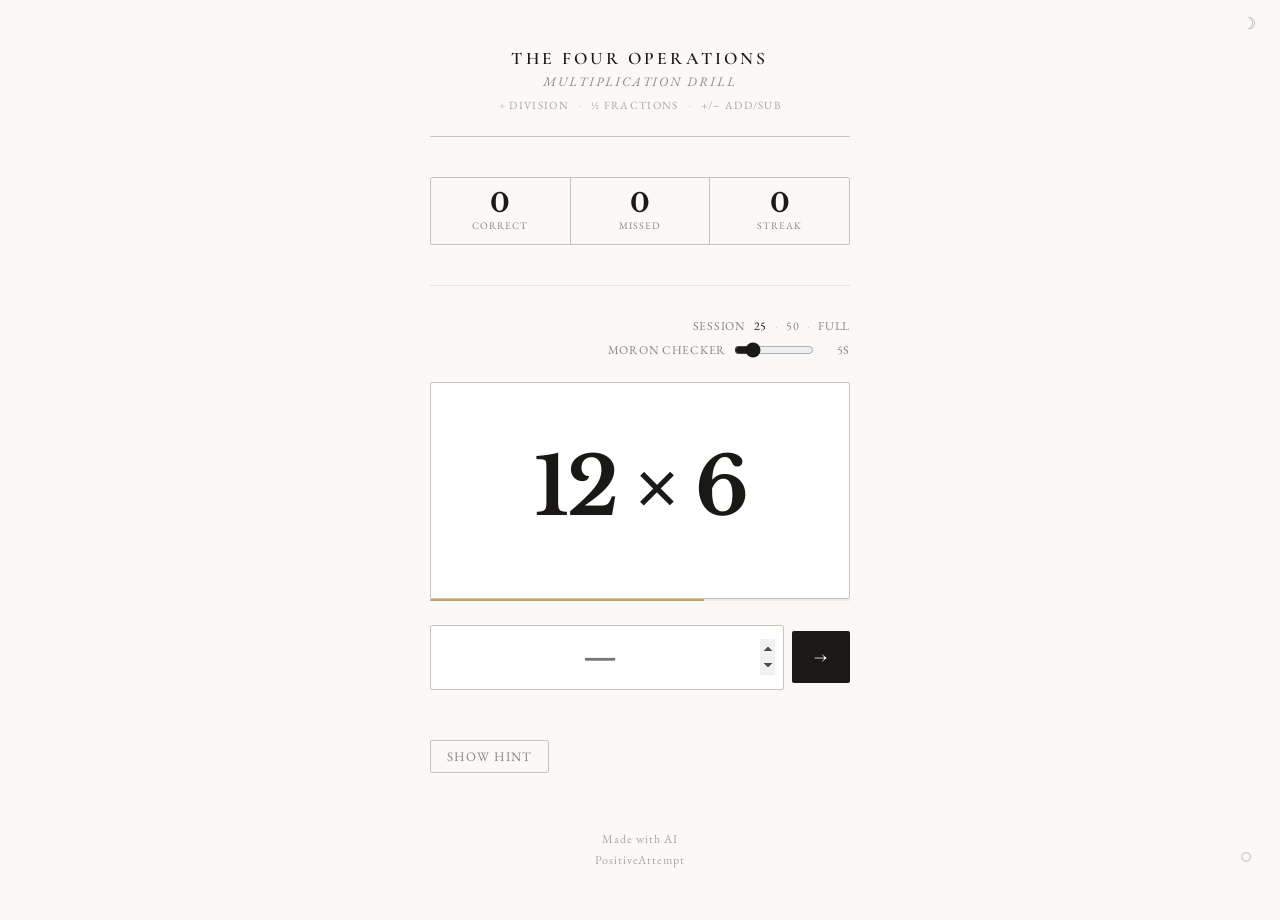
==== index.html @ c98494df "fixed progress bar responsiveness updateProgress now fires on submitanswer instead of nextQuestion" ====
<!DOCTYPE html>
<html>
<head>
    <meta charset="UTF-8">
    <meta name="viewport" content="width=device-width, initial-scale=1.0">
    <title>Times Tables</title>
    <meta name="description" content="A free times tables drill built by Claude AI. Wrong answers come back until you know them.">
    <meta name="keywords" content="times tables, multiplication drill, free, practice, maths, dyscalculia">
    <meta name="google-site-verification" content="EEAs5UQJs2JLun-Qp3p228GEZg_Mp43nFS8WcKZDeAw" />
    <script>
        if (/Mobi|Android|iPhone|iPad|iPod/i.test(navigator.userAgent)) {
            window.location.replace('mobile.html');
        }
    </script>
    <script>try { if (localStorage.getItem('dark') === '1') document.documentElement.classList.add('dark'); } catch (e) { }</script>
    <link rel="stylesheet" href="shared.css">
</head>
<body>

    <button id="dark-toggle" onclick="toggleDark()" title="Toggle dark mode">☽</button>

    <div class="header">
        <div class="title" style="font-size:1.1rem;letter-spacing:.18em;text-transform:uppercase;">The Four Operations</div>
        <div class="subtitle">Multiplication drill</div>
        <div style="margin-top:8px;display:flex;align-items:center;justify-content:center;gap:10px;">
            <a href="division.html" style="font-family:'EB Garamond',serif;font-size:11px;color:#aaa69e;text-decoration:none;letter-spacing:.12em;text-transform:uppercase;">÷ Division</a>
            <span style="color:#c8c4bc;font-size:11px;">·</span>
            <a href="fractions.html" style="font-family:'EB Garamond',serif;font-size:11px;color:#aaa69e;text-decoration:none;letter-spacing:.12em;text-transform:uppercase;">½ Fractions</a>
            <span style="color:#c8c4bc;font-size:11px;">·</span>
            <a href="addsubtract.html" style="font-family:'EB Garamond',serif;font-size:11px;color:#aaa69e;text-decoration:none;letter-spacing:.12em;text-transform:uppercase;">+/− add/sub</a>
        </div>
    </div>

    <div class="stats-row">
        <div class="stat"><div class="stat-num" id="s-correct">0</div><div class="stat-label">Correct</div></div>
        <div class="stat"><div class="stat-num" id="s-wrong">0</div><div class="stat-label">Missed</div></div>
        <div class="stat"><div class="stat-num" id="s-streak">0</div><div class="stat-label">Streak</div></div>
    </div>

    <div class="progress-bar-wrap">
        <div class="progress-bar-fill" id="prog-fill" style="width:0%"></div>
        <div class="progress-bar-wrong" id="prog-wrong" style="width:0%"></div>
    </div>

    <div class="settings-row" style="margin-bottom:.5rem">
        <label>Session</label>
        <span id="sess-25" class="sess-active" onclick="setSessionSize(25)" style="cursor:pointer;min-width:auto;text-align:left">25</span>
        <span style="color:#c8c4bc;min-width:auto">·</span>
        <span id="sess-50" onclick="setSessionSize(50)" style="cursor:pointer;min-width:auto;text-align:left">50</span>
        <span style="color:#c8c4bc;min-width:auto">·</span>
        <span id="sess-full"  onclick="setSessionSize(0)" style="cursor:pointer;min-width:auto;text-align:left;">Full</span>
    </div>

    <div class="settings-row">
        <label for="mc-timer-range">Moron checker</label>
        <input type="range" id="mc-timer-range" min="3" max="15" value="5" step="1" oninput="updateTimerLabel(this.value)">
        <span id="mc-timer-label">5s</span>
    </div>

    <div id="drill-screen">
        <div class="card">
            <div class="question" id="question">? × ?</div>
            <div class="hint" id="hint-text"></div>
        </div>

        <div class="timer-bar-wrap">
            <div class="timer-bar-fill" id="timer-fill"></div>
        </div>

        <div class="input-row">
            <input class="answer-input" id="answer-input" type="number" inputmode="numeric" placeholder="—" autocomplete="off" />
            <button class="submit-btn" onclick="submitAnswer()">→</button>
        </div>

        <div class="feedback" id="feedback"></div>
        <button class="hint-btn" onclick="showHint()">Show hint</button>

        <div class="missed-section" id="missed-section" style="display:none">
            <div class="missed-title">Still shaky</div>
            <div class="missed-pills" id="missed-pills"></div>
        </div>
    </div>

    <div class="done-screen" id="done-screen">
        <div class="done-panel">
            <div class="done-title" id="done-title">Complete.</div>
            <div class="done-sub" id="done-sub"></div>
            <div class="done-sub" id="done-time"></div>
            <div class="done-buttons">
                <button class="restart-btn" onclick="startFresh()">Full drill again</button>
                <button class="missed-only-btn" id="missed-only-btn" onclick="drillMissed()">Missed only</button>
            </div>
            <div id="done-history"></div>
        </div>
    </div>

    <div class="mc-overlay" id="mc-overlay" tabindex="-1" onclick="dismissMC()">
        <div class="mc-label" id="mc-label"></div>
        <div class="mc-grid-wrap" id="mc-grid-wrap"><table class="mc-grid" id="mc-grid"></table></div>
        <div class="mc-hint" id="mc-hint"></div>
        <div class="mc-dismiss">Any key or tap to dismiss</div>
    </div>

    <script src="shared.js"></script>
    <script src="idle.js"></script>
    <script>
        function buildTable() {
            let facts = [];
            for (let a = 2; a <= 12; a++)
                for (let b = a; b <= 12; b++)
                    facts.push([a, b]);
            return facts;
        }

        let allFacts = buildTable();
        let queue = [], missed = {}, correct = 0, wrong = 0, streak = 0, current = null, total = 0, doneCount = 0;
        let drillStart = null;
        let mcVisible = false;
        let sessionSize = 25;

        function updateTimerLabel(val) {
            document.getElementById('mc-timer-label').textContent = val + 's';
            mcDur = parseInt(val) * 1000;
        }

        function setSessionSize(n) {
            sessionSize = n;
            [['sess-full', 0], ['sess-25', 25], ['sess-50', 50]].forEach(([id, val]) => {
                const el = document.getElementById(id);
                el.classList.toggle('sess-active', n === val);
                el.style.fontWeight = n === val ? '600' : '';
            });
            startFresh();
        }

        function startFresh() {
            drillStart = Date.now();
            let pool = shuffle([...allFacts]);
            if (sessionSize > 0) pool = pool.slice(0, sessionSize);
            queue = [...pool];
            missed = {}; correct = 0; wrong = 0; streak = 0; doneCount = 0;
            total = queue.length;
            document.getElementById('done-screen').style.display = 'none';
            document.getElementById('drill-screen').style.display = 'block';
            updateStats(); nextQuestion();
        }

        function drillMissed() {
            const mf = Object.keys(missed).map(k => missed[k].fact);
            if (!mf.length) return;
            drillStart = Date.now();
            queue = shuffle([...mf, ...mf]);
            missed = {}; correct = 0; wrong = 0; streak = 0; doneCount = 0;
            total = queue.length;
            document.getElementById('done-screen').style.display = 'none';
            document.getElementById('drill-screen').style.display = 'block';
            updateStats(); nextQuestion();
        }

        function nextQuestion() {
            clearMC();
            if (!queue.length) { showDone(); return; }
            const flip = Math.random() > 0.5;
            const [a, b] = queue.pop();
            current = flip ? [b, a] : [a, b];
            document.getElementById('question').textContent = `${current[0]} × ${current[1]}`;
            document.getElementById('hint-text').textContent = '';
            document.getElementById('feedback').textContent = '';
            document.getElementById('feedback').className = 'feedback';
            const inp = document.getElementById('answer-input');
            inp.value = ''; inp.className = 'answer-input'; inp.focus();
            updateMissed();
            startMCTimer();
        }

        function clearMC() {
            _clearTimer();
            mcVisible = false;
            document.getElementById('mc-overlay').classList.remove('visible');
            document.getElementById('mc-hint').textContent = '';
        }

        function dismissMC() {
            if (!mcVisible) return;
            mcVisible = false;
            document.getElementById('mc-overlay').classList.remove('visible');
            document.getElementById('answer-input').focus();
        }

        function showMC() {
            if (!current) return;
            const [qa, qb] = current;
            const label = mcDur > 2500 ? `yeah — ${qa} × ${qb}` : `moron checker — ${qa} × ${qb}`;
            document.getElementById('mc-label').textContent = label;
            buildGrid(qa, qb);
            document.getElementById('mc-hint').textContent = getHint(qa, qb);
            mcVisible = true;
            document.getElementById('mc-overlay').classList.add('visible');
            document.getElementById('answer-input').focus();
            setTimeout(() => {
                const hl = document.querySelector('.mc-highlight');
                const wrap = document.getElementById('mc-grid-wrap');
                if (hl && wrap) {
                    wrap.scrollLeft = hl.offsetLeft - wrap.clientWidth / 2 + hl.offsetWidth / 2;
                    wrap.scrollTop = hl.offsetTop - wrap.clientHeight / 2 + hl.offsetHeight / 2;
                }
            }, 50);
        }

        function buildGrid(qa, qb) {
            const table = document.getElementById('mc-grid');
            table.innerHTML = '';
            const cols = [];
            for (let c = 2; c <= 12; c++) cols.push(c);

            const thead = document.createElement('tr');
            const corner = document.createElement('td');
            corner.className = 'mc-header';
            corner.textContent = '×';
            thead.appendChild(corner);
            for (const c of cols) {
                const th = document.createElement('td');
                th.textContent = c;
                th.className = c === qb ? 'mc-col-header' : 'mc-header';
                thead.appendChild(th);
            }
            table.appendChild(thead);

            for (let r = 2; r <= 12; r++) {
                const tr = document.createElement('tr');
                const rh = document.createElement('td');
                rh.textContent = r;
                rh.className = r === qa ? 'mc-row-header' : 'mc-header';
                tr.appendChild(rh);
                for (const c of cols) {
                    const td = document.createElement('td');
                    td.textContent = r * c;
                    if (r === qa && c === qb) {
                        td.className = 'mc-highlight';
                    } else if (r === qa || c === qb) {
                        const dark = document.documentElement.classList.contains('dark');
                        td.style.background = dark ? '#1e2228' : '#f5f0e8';
                        td.style.color = dark ? '#6a6660' : '#9a8060';
                    }
                    tr.appendChild(td);
                }
                table.appendChild(tr);
            }
        }

        function getHint(a, b) {
            const key = String(Math.min(a, b)), other = Math.max(a, b);
            return HINTS[key] ? HINTS[key](other) : `${a} × ${b} = ${a * b}`;
        }

        function showHint() {
            if (current) document.getElementById('hint-text').textContent = getHint(current[0], current[1]);
        }

        function submitAnswer() {
            if (!current) return;
            if (mcVisible) { dismissMC(); return; }
            clearMC();
            const inp = document.getElementById('answer-input');
            const val = parseInt(inp.value);
            if (isNaN(val)) return;
            const ans = current[0] * current[1];
            const key = current.join('×');

            if (val === ans) {
                inp.className = 'answer-input correct';
                document.getElementById('feedback').textContent = streak >= 4 ? `${streak + 1} in a row` : 'Correct';
                document.getElementById('feedback').className = 'feedback correct';
                correct++; streak++; doneCount++;
                if (missed[key]) { missed[key].count--; if (missed[key].count <= 0) delete missed[key]; }
                updateStats();
                updateProgress();
                setTimeout(nextQuestion, 600);
            } else {
                inp.className = 'answer-input wrong';
                document.getElementById('feedback').textContent = `The answer is ${ans}`;
                document.getElementById('feedback').className = 'feedback wrong';
                wrong++; streak = 0;
                if (!missed[key]) missed[key] = { fact: current, count: 0 };
                missed[key].count++;
                queue.unshift(current);
                updateStats();
                updateProgress();
                showMC();
                setTimeout(() => {
                    inp.value = ''; inp.className = 'answer-input';
                    document.getElementById('feedback').textContent = '';
                    document.getElementById('feedback').className = 'feedback';
                }, 500);
            }
        }

        function updateMissed() {
            const keys = Object.keys(missed);
            const sec = document.getElementById('missed-section');
            if (!keys.length) { sec.style.display = 'none'; return; }
            sec.style.display = 'block';
            document.getElementById('missed-pills').innerHTML = keys.map(k => {
                const [a, b] = missed[k].fact;
                return `<span class="missed-pill">${a} × ${b} = ${a * b}</span>`;
            }).join('');
        }

        function showDone() {
            clearMC();
            document.getElementById('drill-screen').style.display = 'none';
            document.getElementById('done-screen').style.display = 'flex';
            const elapsed = drillStart ? Date.now() - drillStart : 0;
            const timeStr = fmtDrillTime(elapsed);
            const sessionLabel = sessionSize === 0 ? 'Full' : String(sessionSize);
            const t = correct + wrong;
            const pct = t > 0 ? Math.round((correct / t) * 100) : 0;
            const spm = elapsed > 0 ? Math.round(t / (elapsed / 60000)) : 0;
            document.getElementById('done-title').textContent = pct >= 90 ? 'Excellent.' : pct >= 70 ? 'Good progress.' : 'Keep going.';
            document.getElementById('done-sub').textContent = `${correct} correct, ${wrong} missed — ${pct}% accuracy`;
            document.getElementById('done-time').textContent = timeStr + ' · ' + sessionLabel;
            document.getElementById('missed-only-btn').style.display = Object.keys(missed).length ? 'inline-block' : 'none';
            const hist = saveDrillResult('history_multiply', pct, timeStr, sessionLabel, spm);
            document.getElementById('done-history').innerHTML = renderDrillHistory(hist);
        }

        document.getElementById('answer-input').addEventListener('keydown', e => {
            if (e.key === 'Enter') submitAnswer();
        });

        document.addEventListener('keydown', (e) => {
            if (e.key === 'Enter') return;
            if (mcVisible) dismissMC();
        });

        startFresh();
    </script>

    <div style="margin-top:1.5rem;font-family:'EB Garamond','Times New Roman',serif;font-size:12px;color:#aaa69e;letter-spacing:.08em;text-align:center;line-height:1.8;">
        <div>Made with AI</div>
        <div><a href="https://github.com/PositiveAttempt" target="_blank" rel="noopener" style="color:#aaa69e;text-decoration:none;">PositiveAttempt</a></div>
    </div>

</body>
</html>
---- shared.css ----
/* ── SHARED — loaded by all 6 drill pages ────────────────────────────────── */

@import url('https://fonts.googleapis.com/css2?family=Cormorant+Garamond:ital,wght@0,400;0,500;0,600;1,400&family=EB+Garamond:wght@400;500&family=Libre+Baskerville:wght@400;700&display=swap');

/* ── RESET ── */
* {
    box-sizing: border-box;
    margin: 0;
    padding: 0;
}

/* ══════════════════════════════════════════════════════════════════════════════
   DESKTOP LAYOUT  (index.html · division.html · fractions.html)
   Uses class-based selectors — harmless on mobile pages (no matching elements)
   ══════════════════════════════════════════════════════════════════════════════ */

body {
    background: #faf9f7;
    font-family: 'EB Garamond', 'Times New Roman', serif;
    color: #1a1916;
    min-height: 100vh;
    display: flex;
    flex-direction: column;
    align-items: center;
    padding: 3rem 1.5rem;
}

.header {
    text-align: center;
    margin-bottom: 2.5rem;
    border-bottom: 0.5px solid #c8c4bc;
    padding-bottom: 1.5rem;
    width: 100%;
    max-width: 420px;
}

.title {
    font-family: 'Cormorant Garamond', 'Times New Roman', serif;
    font-weight: 600;
    font-size: 32px;
    letter-spacing: 0.12em;
    text-transform: uppercase;
    color: #1a1916;
    margin-bottom: 4px;
}

.subtitle {
    font-size: 13px;
    color: #8a8680;
    letter-spacing: .15em;
    text-transform: uppercase;
    font-style: italic;
}

.stats-row {
    display: flex;
    gap: 0;
    margin-bottom: 2.5rem;
    width: 100%;
    max-width: 420px;
    border: 0.5px solid #c8c4bc;
    border-radius: 2px;
    overflow: hidden;
}

.stat {
    flex: 1;
    padding: 12px 10px;
    text-align: center;
    border-right: 0.5px solid #c8c4bc;
}

    .stat:last-child {
        border-right: none;
    }

.stat-num {
    font-family: 'Libre Baskerville', 'Georgia', serif;
    font-size: 26px;
    font-weight: 700;
    color: #1a1916;
    line-height: 1;
}

.stat-label {
    font-size: 10px;
    color: #8a8680;
    text-transform: uppercase;
    letter-spacing: .1em;
    margin-top: 3px;
}

.card {
    width: 100%;
    max-width: 420px;
    border: 0.5px solid #c8c4bc;
    border-radius: 2px;
    padding: 4rem 2rem 1.8rem;
    text-align: center;
    margin-bottom: 1.5rem;
    background: #fff;
}

.question {
    font-family: 'Libre Baskerville', 'Georgia', serif;
    font-size: 64px;
    font-weight: 700;
    color: #1a1916;
    letter-spacing: -1px;
    margin-bottom: 10px;
    line-height: 1;
}

.hint {
    font-size: 14px;
    color: #8a8680;
    min-height: 20px;
    font-style: italic;
    letter-spacing: .01em;
}

.input-row {
    display: flex;
    gap: 8px;
    width: 100%;
    max-width: 420px;
    margin-bottom: 1rem;
    align-items: center;
}

.input-sep {
    font-family: 'Libre Baskerville', 'Georgia', serif;
    font-size: 28px;
    font-weight: 700;
    color: #c8c4bc;
    flex-shrink: 0;
    line-height: 1;
}

.answer-input {
    flex: 1;
    min-width: 0;
    background: #fff;
    border: 0.5px solid #c8c4bc;
    border-radius: 2px;
    padding: 14px 18px;
    font-family: 'Libre Baskerville', 'Georgia', serif;
    font-size: 28px;
    font-weight: 700;
    color: #1a1916;
    text-align: center;
    outline: none;
    transition: border-color .15s;
}

    .answer-input:focus {
        border-color: #1a1916;
    }

    .answer-input.correct {
        border-color: #3a7d5e;
        color: #3a7d5e;
    }

    .answer-input.wrong {
        border-color: #b84040;
        color: #b84040;
    }

.submit-btn {
    background: #1a1916;
    color: #faf9f7;
    border: none;
    border-radius: 2px;
    padding: 14px 22px;
    font-family: 'Cormorant Garamond', serif;
    font-size: 20px;
    cursor: pointer;
    transition: opacity .15s, transform .1s;
    letter-spacing: .05em;
}

    .submit-btn:hover {
        opacity: .8;
    }

    .submit-btn:active {
        transform: scale(0.97);
    }

.feedback {
    font-size: 15px;
    min-height: 22px;
    margin-bottom: 1rem;
    font-style: italic;
    text-align: center;
    letter-spacing: .01em;
}

    .feedback.correct {
        color: #3a7d5e;
    }

    .feedback.wrong {
        color: #b84040;
    }

.hint-btn {
    background: transparent;
    border: 0.5px solid #c8c4bc;
    border-radius: 2px;
    padding: 7px 16px;
    font-family: 'EB Garamond', serif;
    font-size: 13px;
    color: #8a8680;
    cursor: pointer;
    transition: all .15s;
    margin-bottom: 2rem;
    letter-spacing: .08em;
    text-transform: uppercase;
}

    .hint-btn:hover {
        border-color: #1a1916;
        color: #1a1916;
    }

.progress-bar-wrap {
    width: 100%;
    max-width: 420px;
    height: 1px;
    background: #e8e4dc;
    margin-bottom: 2rem;
    overflow: hidden;
    display: flex;
}

.progress-bar-fill {
    height: 100%;
    background: #c8c4bc;
    transition: width .3s ease;
    flex-shrink: 0;
}

.progress-bar-wrong {
    height: 100%;
    background: #9b2020;
    transition: width .3s ease;
    flex-shrink: 0;
}

.missed-section {
    width: 100%;
    max-width: 420px;
    margin-top: .5rem;
}

.missed-title {
    font-size: 11px;
    text-transform: uppercase;
    letter-spacing: .12em;
    color: #8a8680;
    margin-bottom: 8px;
}

.missed-pills {
    display: flex;
    flex-wrap: wrap;
    gap: 6px;
}

.missed-pill {
    font-family: 'EB Garamond', serif;
    font-size: 13px;
    padding: 4px 12px;
    border-radius: 1px;
    background: #fff;
    border: 0.5px solid #c8a0a0;
    color: #b84040;
    letter-spacing: .03em;
}

.done-screen {
    display: none;
    position: fixed;
    inset: 0;
    background: rgba(26,25,22,0.18);
    backdrop-filter: blur(2px);
    z-index: 50;
    align-items: center;
    justify-content: center;
}

.done-panel {
    background: #faf9f7;
    border: 0.5px solid #c8c4bc;
    border-radius: 2px;
    padding: 2.5rem;
    width: 100%;
    max-width: 420px;
    text-align: center;
}

.done-title {
    font-family: 'Cormorant Garamond', serif;
    font-size: 42px;
    font-weight: 500;
    margin-bottom: 8px;
    letter-spacing: .05em;
}

.done-sub {
    font-size: 15px;
    color: #8a8680;
    margin-bottom: 2.5rem;
    font-style: italic;
}

.done-buttons {
    display: flex;
    gap: 10px;
    justify-content: center;
    flex-wrap: wrap;
}

.restart-btn {
    background: #1a1916;
    color: #faf9f7;
    border: none;
    border-radius: 2px;
    padding: 13px 28px;
    font-family: 'EB Garamond', serif;
    font-size: 15px;
    letter-spacing: .08em;
    text-transform: uppercase;
    cursor: pointer;
    transition: opacity .15s;
}

    .restart-btn:hover {
        opacity: .8;
    }

.missed-only-btn {
    background: transparent;
    border: 0.5px solid #c8c4bc;
    border-radius: 2px;
    padding: 13px 28px;
    font-family: 'EB Garamond', serif;
    font-size: 15px;
    letter-spacing: .08em;
    text-transform: uppercase;
    cursor: pointer;
    color: #1a1916;
    transition: border-color .15s;
}

    .missed-only-btn:hover {
        border-color: #1a1916;
    }

.done-history {
    margin-top: 2rem;
    text-align: left;
}

.done-history-label {
    font-family: 'EB Garamond', serif;
    font-size: 10px;
    text-transform: uppercase;
    letter-spacing: .14em;
    color: #c8c4bc;
    margin-bottom: 6px;
}

.done-history-row {
    font-size: 13px;
    color: #aaa69e;
    margin: 2px 0;
    font-style: normal;
}

/* ── DESKTOP: MORON CHECKER overlay ── */
.mc-overlay {
    display: none;
    position: fixed;
    inset: 0;
    background: rgba(250,249,247,0.45);
    backdrop-filter: blur(2px);
    z-index: 100;
    align-items: center;
    justify-content: center;
    flex-direction: column;
    animation: mc-fade-in .25s ease;
}

    .mc-overlay.visible {
        display: flex;
    }

@keyframes mc-fade-in {
    from { opacity: 0; transform: scale(0.97); }
    to   { opacity: 1; transform: scale(1); }
}

.mc-label {
    font-size: 11px;
    text-transform: uppercase;
    letter-spacing: .18em;
    color: #8a8680;
    margin-bottom: 14px;
}

.mc-grid {
    border-collapse: collapse;
    font-family: 'Libre Baskerville', 'Georgia', serif;
}

    .mc-grid td {
        width: 34px;
        height: 34px;
        text-align: center;
        font-size: 14px;
        border: 0.5px solid rgba(200,196,188,0.5);
        color: rgba(106,102,96,0.35);
        transition: background .15s;
    }

        .mc-grid td.mc-header {
            font-size: 12px;
            color: rgba(170,166,158,0.4);
            background: rgba(245,244,241,0.5);
            font-style: italic;
        }

        .mc-grid td.mc-highlight {
            background: #1a1916;
            color: #faf9f7;
            font-size: 17px;
            font-weight: 700;
            font-style: normal;
        }

        .mc-grid td.mc-row-header, .mc-grid td.mc-col-header {
            background: #eeecea;
            color: #1a1916;
            font-weight: 500;
        }

.mc-hint {
    margin-top: 14px;
    font-size: 13px;
    font-style: italic;
    color: #c8a060;
    letter-spacing: .04em;
    text-align: center;
}

.mc-dismiss {
    margin-top: 10px;
    font-size: 12px;
    color: #aaa69e;
    letter-spacing: .1em;
    text-transform: uppercase;
    font-style: italic;
}

/* ── DESKTOP: TIMER BAR ── */
.timer-bar-wrap {
    width: 100%;
    max-width: 420px;
    height: 2px;
    background: #eeecea;
    margin-top: -1.5rem;
    margin-bottom: 1.5rem;
    border-radius: 1px;
    overflow: hidden;
}

.timer-bar-fill {
    height: 100%;
    background: #c8a060;
    width: 100%;
    transform-origin: left;
    transition: none;
}

/* ── DESKTOP: SETTINGS ROW ── */
.settings-row {
    width: 100%;
    max-width: 420px;
    display: flex;
    align-items: center;
    justify-content: flex-end;
    gap: 8px;
    margin-bottom: 1.5rem;
    font-size: 12px;
    color: #8a8680;
    letter-spacing: .06em;
    text-transform: uppercase;
}

    .settings-row input[type=range] {
        width: 80px;
        accent-color: #1a1916;
    }

    .settings-row span {
        min-width: 28px;
        text-align: right;
    }


#drill-screen {
    width: 100%;
    max-width: 420px;
}

/* ── DESKTOP: MOBILE BREAKPOINT ── */
@media (max-width: 480px) {
    body {
        padding: 0;
        justify-content: flex-start;
    }

    .header {
        margin-bottom: 0;
        padding: 0.6rem 1rem;
        border-bottom: 0.5px solid #c8c4bc;
        max-width: 100%;
        width: 100%;
    }

    .title {
        font-size: 18px;
        letter-spacing: 0.1em;
    }

    .subtitle {
        display: none;
    }

    .stats-row {
        max-width: 100%;
        border-radius: 0;
        border-left: none;
        border-right: none;
        margin-bottom: 0;
        border-top: none;
    }

    .stat {
        padding: 6px 4px;
    }

    .stat-num {
        font-size: 18px;
    }

    .stat-label {
        font-size: 9px;
        margin-top: 2px;
    }

    .progress-bar-wrap {
        max-width: 100%;
        margin-bottom: 0;
        border-radius: 0;
    }

    .settings-row {
        max-width: 100%;
        padding: 0.4rem 1rem;
        margin-bottom: 0;
        border-bottom: 0.5px solid #eeecea;
    }

    #drill-screen {
        width: 100%;
        display: flex;
        flex-direction: column;
        align-items: center;
        padding: 0 1rem;
    }

    .card {
        width: 100%;
        max-width: 100%;
        border-left: none;
        border-right: none;
        border-radius: 0;
        padding: 1.4rem 1rem 1rem;
        margin-bottom: 0;
    }

    .question {
        font-size: 72px;
        margin-bottom: 4px;
    }

    .hint {
        font-size: 13px;
    }

    .timer-bar-wrap {
        max-width: 100%;
        margin-top: 0;
        margin-bottom: 0.6rem;
        border-radius: 0;
    }

    .input-row {
        max-width: 100%;
        margin-bottom: 0.5rem;
        gap: 6px;
    }

    .answer-input {
        font-size: 28px;
        padding: 14px 10px;
    }

    .submit-btn {
        padding: 14px 20px;
        font-size: 22px;
        flex-shrink: 0;
    }

    .feedback {
        margin-bottom: 0.4rem;
        font-size: 14px;
    }

    .hint-btn {
        padding: 5px 14px;
        font-size: 12px;
        margin-bottom: 0.8rem;
    }

    .missed-pill {
        font-size: 12px;
        padding: 3px 8px;
    }

    .mc-overlay {
        align-items: center;
        justify-content: center;
        background: rgba(250,249,247,0.88);
        backdrop-filter: blur(3px);
        padding: 12px;
    }

    .mc-grid-wrap {
        overflow: auto;
        max-width: 100%;
        max-height: 42vh;
        display: flex;
        justify-content: center;
    }

    .mc-grid td {
        width: 24px;
        height: 24px;
        font-size: 11px;
    }

        .mc-grid td.mc-header {
            font-size: 10px;
        }

        .mc-grid td.mc-highlight {
            font-size: 13px;
        }

    .mc-label {
        font-size: 10px;
        letter-spacing: .1em;
        margin-bottom: 8px;
    }

    .mc-hint {
        font-size: 12px;
        margin-top: 10px;
    }

    .mc-dismiss {
        font-size: 10px;
        margin-top: 6px;
    }

    .input-row {
        padding-right: 0;
    }

    .answer-input {
        min-width: 0;
    }

    .done-panel {
        padding: 2rem 1rem;
        border: none;
        border-radius: 0;
    }

    .done-title {
        font-size: 32px;
    }

    .done-buttons {
        flex-direction: column;
        align-items: stretch;
    }

    .restart-btn, .missed-only-btn {
        text-align: center;
    }
}

/* ── DESKTOP: DARK MODE ── */
.sess-active { color: #1a1916; }
html.dark { color-scheme: dark; }
html.dark body { background: #0d0f12; color: #c8c4bc; }
html.dark .header { border-bottom-color: #252830; }
html.dark .title { color: #faf9f7; }
html.dark .subtitle { color: #6a6660; }
html.dark .stats-row { border-color: #252830; }
html.dark .stat { border-right-color: #252830; }
html.dark .stat-num { color: #faf9f7; }
html.dark .stat-label { color: #6a6660; }
html.dark .card { background: #13161a; border-color: #252830; }
html.dark .question { color: #faf9f7; }
html.dark .hint { color: #6a6660; }
html.dark .answer-input { background: #13161a; border-color: #252830; color: #faf9f7; }
html.dark .answer-input:focus { border-color: #c8c4bc; }
html.dark .submit-btn { background: #c8c4bc; color: #0d0f12; }
html.dark .hint-btn { border-color: #252830; color: #6a6660; }
html.dark .hint-btn:hover { border-color: #c8c4bc; color: #c8c4bc; }
html.dark .progress-bar-wrap { background: #252830; }
html.dark .progress-bar-fill { background: #c8c4bc; }
html.dark .missed-title { color: #6a6660; }
html.dark .missed-pill { background: #13161a; }
html.dark .done-panel { background: #0d0f12; border-color: #252830; }
html.dark .done-title { color: #faf9f7; }
html.dark .done-sub { color: #6a6660; }
html.dark .restart-btn { background: #c8c4bc; color: #0d0f12; }
html.dark .missed-only-btn { border-color: #252830; color: #c8c4bc; }
html.dark .missed-only-btn:hover { border-color: #c8c4bc; }
html.dark .done-history-label { color: #3d4148; }
html.dark .done-history-row { color: #6a6660; }
html.dark .mc-overlay { background: rgba(13,15,18,0.92); }
html.dark .mc-label { color: #6a6660; }
html.dark .mc-grid td { border-color: rgba(37,40,48,0.8); color: rgba(106,102,96,0.4); }
html.dark .mc-grid td.mc-header { background: rgba(19,22,26,0.8); color: rgba(106,102,96,0.5); }
html.dark .mc-grid td.mc-highlight { background: #faf9f7; color: #0d0f12; }
html.dark .mc-grid td.mc-row-header, html.dark .mc-grid td.mc-col-header { background: #1e2228; color: #c8c4bc; }
html.dark .mc-dismiss { color: #6a6660; }
html.dark .timer-bar-wrap { background: #252830; }
html.dark .settings-row { color: #6a6660; }
html.dark .settings-row input[type=range] { accent-color: #c8c4bc; }
html.dark .sess-active { color: #faf9f7; }
@media (max-width: 480px) {
    html.dark .settings-row { border-bottom-color: #252830; }
}
#dark-toggle { position: fixed; top: 1rem; right: 1.5rem; cursor: pointer; font-size: 16px; color: #aaa69e; line-height: 1; user-select: none; z-index: 200; background: none; border: none; padding: 0; }
html.dark #dark-toggle { color: #6a6660; }


/* ══════════════════════════════════════════════════════════════════════════════
   MOBILE LAYOUT  (mobile.html · division-mobile.html · fractions-mobile.html)
   Uses ID-based selectors — harmless on desktop pages (no matching elements)
   ══════════════════════════════════════════════════════════════════════════════ */

/* Mobile files override html/body inline (position:fixed, overflow:hidden) */

/* HUD — hairline strip */
#hud {
    position: fixed;
    top: 0;
    left: 0;
    right: 0;
    display: flex;
    align-items: center;
    justify-content: space-between;
    padding: 5px 14px;
    border-bottom: 0.5px solid #e0ddd8;
    background: #faf9f7;
    z-index: 10;
}

#hud-title {
    font-family: 'Cormorant Garamond', serif;
    font-size: 12px;
    font-weight: 600;
    letter-spacing: .22em;
    text-transform: uppercase;
    color: #aaa69e;
}

#hud-stats {
    display: flex;
    gap: 12px;
    font-size: 10px;
    color: #aaa69e;
    letter-spacing: .06em;
    text-transform: uppercase;
}

    #hud-stats span b {
        font-family: 'Libre Baskerville', serif;
        font-size: 12px;
        font-weight: 700;
        color: #1a1916;
        margin-right: 1px;
    }

#mc-setting {
    display: flex;
    align-items: center;
    gap: 4px;
    font-size: 10px;
    color: #c8c4bc;
    letter-spacing: .04em;
}

    #mc-setting input[type=range] {
        width: 48px;
        accent-color: #1a1916;
    }

#mc-val {
    font-size: 10px;
    color: #aaa69e;
    min-width: 18px;
}

/* Progress hairline */
#prog-wrap {
    position: fixed;
    top: 29px;
    left: 0;
    right: 0;
    height: 1px;
    background: #e0ddd8;
    z-index: 10;
}

#prog-fill {
    height: 100%;
    background: #1a1916;
    width: 0%;
    transition: width .4s ease;
}

/* Stage */
#stage {
    position: fixed;
    top: 30px;
    left: 0;
    right: 0;
    bottom: 0;
    display: flex;
    flex-direction: column;
    align-items: center;
    justify-content: center;
    padding: 1rem 1.4rem 0.8rem;
    gap: 0;
}

#question {
    font-family: 'Libre Baskerville', serif;
    font-size: 80px;
    font-weight: 700;
    letter-spacing: -2px;
    line-height: 1;
    text-align: center;
    margin-bottom: 8px;
}

#hint-text {
    font-size: 13px;
    color: #8a8680;
    font-style: italic;
    text-align: center;
    min-height: 18px;
    margin-bottom: 16px;
}

#timer-wrap {
    width: 100%;
    height: 1px;
    background: #e0ddd8;
    margin-bottom: 16px;
}

#timer-fill {
    height: 100%;
    background: #c8a060;
    width: 100%;
}

#input-row {
    width: 100%;
    display: flex;
    gap: 8px;
    margin-bottom: 10px;
}

#answer-input {
    flex: 1;
    min-width: 0;
    border: 0.5px solid #c8c4bc;
    border-radius: 2px;
    background: #fff;
    font-family: 'Libre Baskerville', serif;
    font-size: 30px;
    font-weight: 700;
    text-align: center;
    color: #1a1916;
    padding: 13px 8px;
    outline: none;
    -webkit-appearance: none;
    transition: border-color .15s;
}

    #answer-input.correct {
        border-color: #3a7d5e;
        color: #3a7d5e;
    }

    #answer-input.wrong {
        border-color: #b84040;
        color: #b84040;
    }

#submit-btn {
    flex-shrink: 0;
    width: 56px;
    background: #1a1916;
    color: #faf9f7;
    border: none;
    border-radius: 2px;
    font-family: 'Cormorant Garamond', serif;
    font-size: 24px;
    cursor: pointer;
}

    #submit-btn:active {
        opacity: .7;
    }

#feedback {
    font-size: 13px;
    font-style: italic;
    text-align: center;
    min-height: 18px;
    color: #8a8680;
}

    #feedback.correct {
        color: #3a7d5e;
    }

    #feedback.wrong {
        color: #b84040;
    }

#hint-btn {
    margin-top: 10px;
    background: transparent;
    border: 0.5px solid #c8c4bc;
    border-radius: 2px;
    padding: 4px 14px;
    font-family: 'EB Garamond', serif;
    font-size: 11px;
    color: #8a8680;
    text-transform: uppercase;
    letter-spacing: .1em;
    cursor: pointer;
}

/* MORON CHECKER overlay */
#mc-overlay {
    display: none;
    position: fixed;
    inset: 0;
    z-index: 100;
    background: rgba(250,249,247,0.88);
    backdrop-filter: blur(4px);
    flex-direction: column;
    align-items: center;
    justify-content: center;
    padding: 16px;
}

    #mc-overlay.visible {
        display: flex;
    }

#mc-label {
    font-size: 10px;
    text-transform: uppercase;
    letter-spacing: .2em;
    color: #8a8680;
    margin-bottom: 12px;
}

#mc-grid-wrap {
    overflow: auto;
    max-width: 100%;
    max-height: 55vh;
    -webkit-overflow-scrolling: touch;
}

.mc-grid {
    border-collapse: collapse;
    font-family: 'Libre Baskerville', serif;
    width: max-content;
}

    .mc-grid td {
        width: 28px;
        height: 28px;
        text-align: center;
        font-size: 11px;
        border: 0.5px solid rgba(200,196,188,0.35);
        color: rgba(100,96,90,0.28);
    }

        .mc-grid td.mc-header {
            font-size: 10px;
            color: rgba(160,156,148,0.38);
            background: rgba(245,244,241,0.5);
            font-style: italic;
        }

        .mc-grid td.mc-highlight {
            background: #1a1916;
            color: #faf9f7;
            font-size: 14px;
            font-weight: 700;
        }

        .mc-grid td.mc-row-header, .mc-grid td.mc-col-header {
            background: rgba(238,236,234,0.85);
            color: #1a1916;
            font-weight: 500;
        }

#mc-dismiss {
    margin-top: 14px;
    font-size: 10px;
    color: #aaa69e;
    letter-spacing: .14em;
    text-transform: uppercase;
    font-style: italic;
}

#mc-hint {
    margin-top: 10px;
    font-size: 12px;
    font-style: italic;
    color: #c8a060;
    letter-spacing: .04em;
    text-align: center;
}

/* DONE screen */
#done-screen {
    display: none;
    position: fixed;
    inset: 0;
    z-index: 50;
    background: #faf9f7;
    flex-direction: column;
    align-items: center;
    justify-content: center;
    padding: 2rem;
    text-align: center;
}

    #done-screen.visible {
        display: flex;
    }

#done-title {
    font-family: 'Cormorant Garamond', serif;
    font-size: 48px;
    font-weight: 500;
    margin-bottom: 6px;
}

#done-sub {
    font-size: 15px;
    color: #8a8680;
    font-style: italic;
    margin-bottom: 0.75rem;
}

.done-btn {
    width: 100%;
    max-width: 260px;
    padding: 13px;
    margin-bottom: 10px;
    font-family: 'EB Garamond', serif;
    font-size: 14px;
    letter-spacing: .1em;
    text-transform: uppercase;
    border-radius: 2px;
    cursor: pointer;
}

#restart-btn {
    background: #1a1916;
    color: #faf9f7;
    border: none;
}

#missed-btn {
    background: transparent;
    border: 0.5px solid #c8c4bc;
    color: #1a1916;
    display: none;
}

#done-time {
    font-size: 15px;
    color: #8a8680;
    font-style: italic;
    margin-bottom: 0.5rem;
}

#done-history {
    margin-top: 1.5rem;
    text-align: left;
}

/* ── MOBILE: DARK MODE ── */
html.dark #hud { border-bottom-color: #252830; background: #0d0f12; }
html.dark #hud-stats span b { color: #faf9f7; }
html.dark #prog-wrap { background: #252830; }
html.dark #prog-fill { background: #c8c4bc; }
html.dark #timer-wrap { background: #252830; }
html.dark #question { color: #faf9f7; }
html.dark #hint-text { color: #6a6660; }
html.dark #answer-input { background: #13161a; border-color: #252830; color: #faf9f7; }
html.dark #submit-btn { background: #c8c4bc; color: #0d0f12; }
html.dark #feedback { color: #6a6660; }
html.dark #hint-btn { border-color: #252830; color: #6a6660; }
html.dark #mc-overlay { background: rgba(13,15,18,0.92); }
html.dark #mc-label { color: #6a6660; }
html.dark .mc-grid td { border-color: rgba(37,40,48,0.8); color: rgba(106,102,96,0.4); }
html.dark .mc-grid td.mc-header { background: rgba(19,22,26,0.8); color: rgba(106,102,96,0.5); }
html.dark .mc-grid td.mc-highlight { background: #faf9f7; color: #0d0f12; }
html.dark .mc-grid td.mc-row-header, html.dark .mc-grid td.mc-col-header { background: #1e2228; color: #c8c4bc; }
html.dark #mc-dismiss { color: #6a6660; }
html.dark #done-screen { background: #0d0f12; }
html.dark #done-title { color: #faf9f7; }
html.dark #done-sub { color: #6a6660; }
html.dark #done-time { color: #6a6660; }
html.dark #restart-btn { background: #c8c4bc; color: #0d0f12; }
html.dark #missed-btn { border-color: #252830; color: #c8c4bc; }
html.dark .done-history-label { color: #3d4148; }
html.dark .done-history-row { color: #6a6660; }
html.dark .sess-active { color: #faf9f7; }
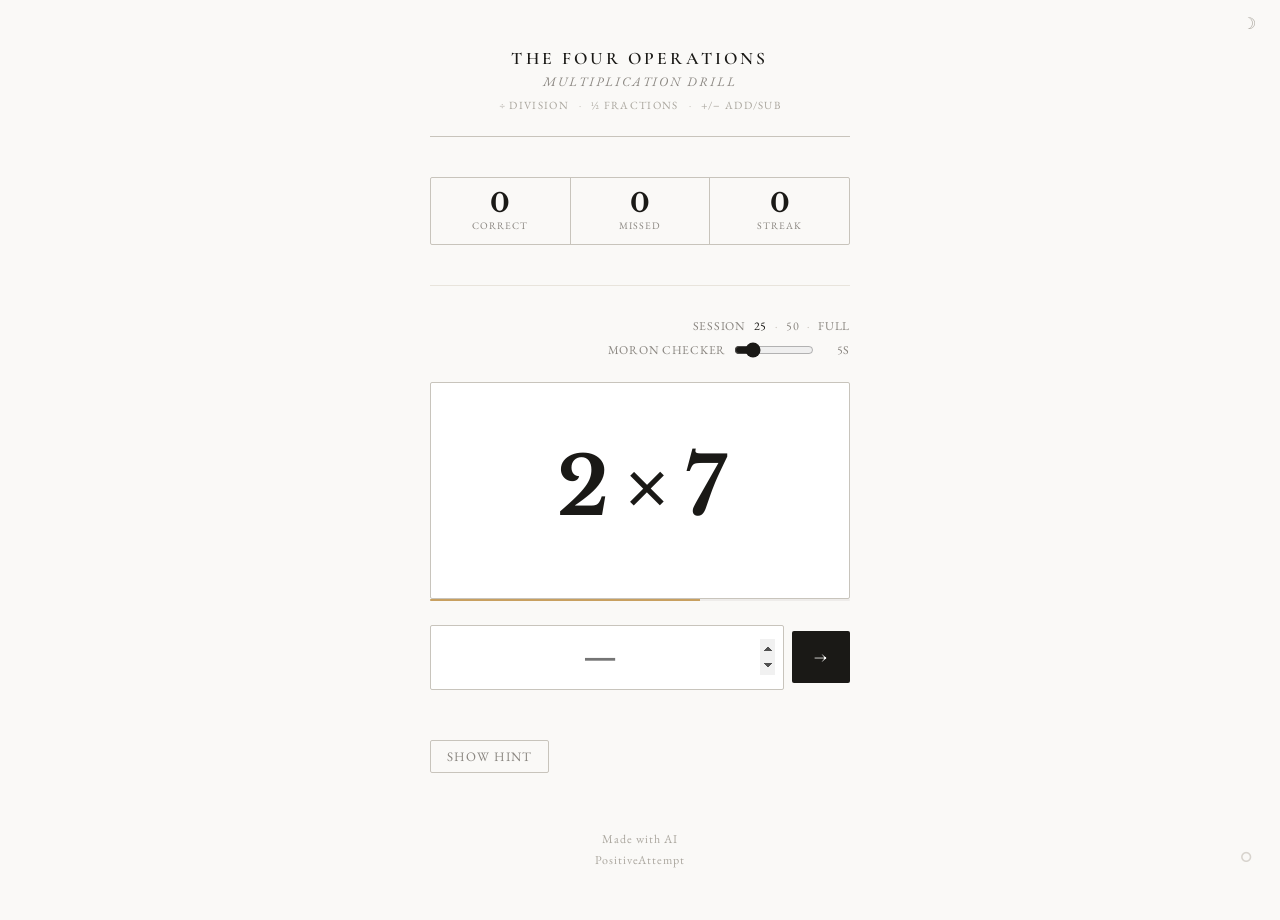
==== commit ed578bbe: "falling leaf effect" ====
--- a/index.html
+++ b/index.html
@@ -170,6 +170,7 @@
             const inp = document.getElementById('answer-input');
             inp.value = ''; inp.className = 'answer-input'; inp.focus();
             updateMissed();
+            updateProgress();
             startMCTimer();
         }
 
@@ -272,6 +273,7 @@
                 document.getElementById('feedback').textContent = streak >= 4 ? `${streak + 1} in a row` : 'Correct';
                 document.getElementById('feedback').className = 'feedback correct';
                 correct++; streak++; doneCount++;
+                checkLeafState();
                 if (missed[key]) { missed[key].count--; if (missed[key].count <= 0) delete missed[key]; }
                 updateStats();
                 updateProgress();
@@ -334,6 +336,93 @@
         });
 
         startFresh();
+
+        // ── FALLING LEAF FLOW STATE ──────────────────────────────
+        const leafTimestamps = [];
+        let leafInterval = null;
+
+        function spawnLeaf() {
+            const dark = document.documentElement.classList.contains('dark');
+            const color = dark ? '#c8c4bc' : '#1a1916';
+            const x = Math.random() * 90 + 5; // 5–95% across
+            const drift = (Math.random() - 0.5) * 60; // lateral drift px
+            const rot = (Math.random() - 0.5) * 40; // ±20deg
+            const dur = 3000 + Math.random() * 1500; // 3–4.5 seconds
+
+            const id = 'leaf' + Date.now() + Math.random().toString().replace('.', '');
+            const style = `
+        @keyframes ${id} {
+    0%   { transform: translateY(-40px)  translateX(0px)   rotate(-5deg); }
+        30%  { transform: translateY(30vh)   translateX(40px)  rotate(2deg);  }
+        60%  { transform: translateY(65vh)   translateX(20px)  rotate(-3deg); }
+        100% { transform: translateY(105vh)  translateX(50px)  rotate(1deg);  }
+        }
+    `;
+            const styleEl = document.createElement('style');
+            styleEl.textContent = style;
+            document.head.appendChild(styleEl);
+
+            const svg = document.createElementNS('http://www.w3.org/2000/svg', 'svg');
+            svg.setAttribute('width', '18');
+            svg.setAttribute('height', '32');
+            svg.setAttribute('viewBox', '0 0 18 32');
+            svg.style.cssText = `
+        position: fixed;
+        top: 0;
+        left: ${x}%;
+        pointer-events: none;
+        z-index: 5;
+        animation: ${id} ${dur}ms linear forwards;
+    `;
+
+            const petals = [
+                // flat face-on petal
+                'M10 2 C14 2 18 6 18 10 C18 14 14 17 10 17 C6 17 2 14 2 10 C2 6 6 2 10 2Z',
+                // sideways slim petal
+                'M2 10 C2 5 6 1 10 2 C16 3 20 7 18 10 C16 13 10 18 4 17 C1 15 2 13 2 10Z',
+                // tilted elongated petal  
+                'M4 2 C10 1 18 4 18 9 C18 14 12 19 7 18 C2 17 0 13 1 8 C2 4 4 2 4 2Z',
+                // small curled petal
+                'M8 1 C13 0 19 5 17 10 C15 15 9 19 5 16 C1 13 1 7 4 4 C6 2 8 1 8 1Z',
+            ];
+            const d = petals[Math.floor(Math.random() * petals.length)];
+            const path = document.createElementNS('http://www.w3.org/2000/svg', 'path');
+            path.setAttribute('d', d);
+            path.setAttribute('fill', color);
+            svg.appendChild(path);
+            document.body.appendChild(svg);
+
+            setTimeout(() => { svg.remove(); styleEl.remove(); }, dur + 50);
+        }
+
+        let leafTimeout = null;
+
+        function scheduleNextLeaf() {
+            const now = Date.now();
+            while (leafTimestamps.length && leafTimestamps[0] < now - 60000) leafTimestamps.shift();
+            const spm = leafTimestamps.length;
+        if (spm < 0.1) {
+            leafTimeout = null;
+            return;
+        }
+
+        //sliding scale
+        const t = Math.max(0, Math.min(1, (spm - 0.1) / 29.9)); // 0 at 0.1spm, 1 at 30spm
+        const baseDelay = 30000 - (t * 27500); // 30s down to 2.5s at peak
+        const jitter = (Math.random() - 0.5) * 800; // ±400ms randomness
+        const delay = Math.max(400, baseDelay + jitter);
+
+
+            spawnLeaf();
+            leafTimeout = setTimeout(scheduleNextLeaf, delay);
+        }
+
+        function checkLeafState() {
+            const now = Date.now();
+            leafTimestamps.push(now);
+            if (!leafTimeout) scheduleNextLeaf();
+        }
+        // ────────────────────────────────────────────────────────
     </script>
 
     <div style="margin-top:1.5rem;font-family:'EB Garamond','Times New Roman',serif;font-size:12px;color:#aaa69e;letter-spacing:.08em;text-align:center;line-height:1.8;">
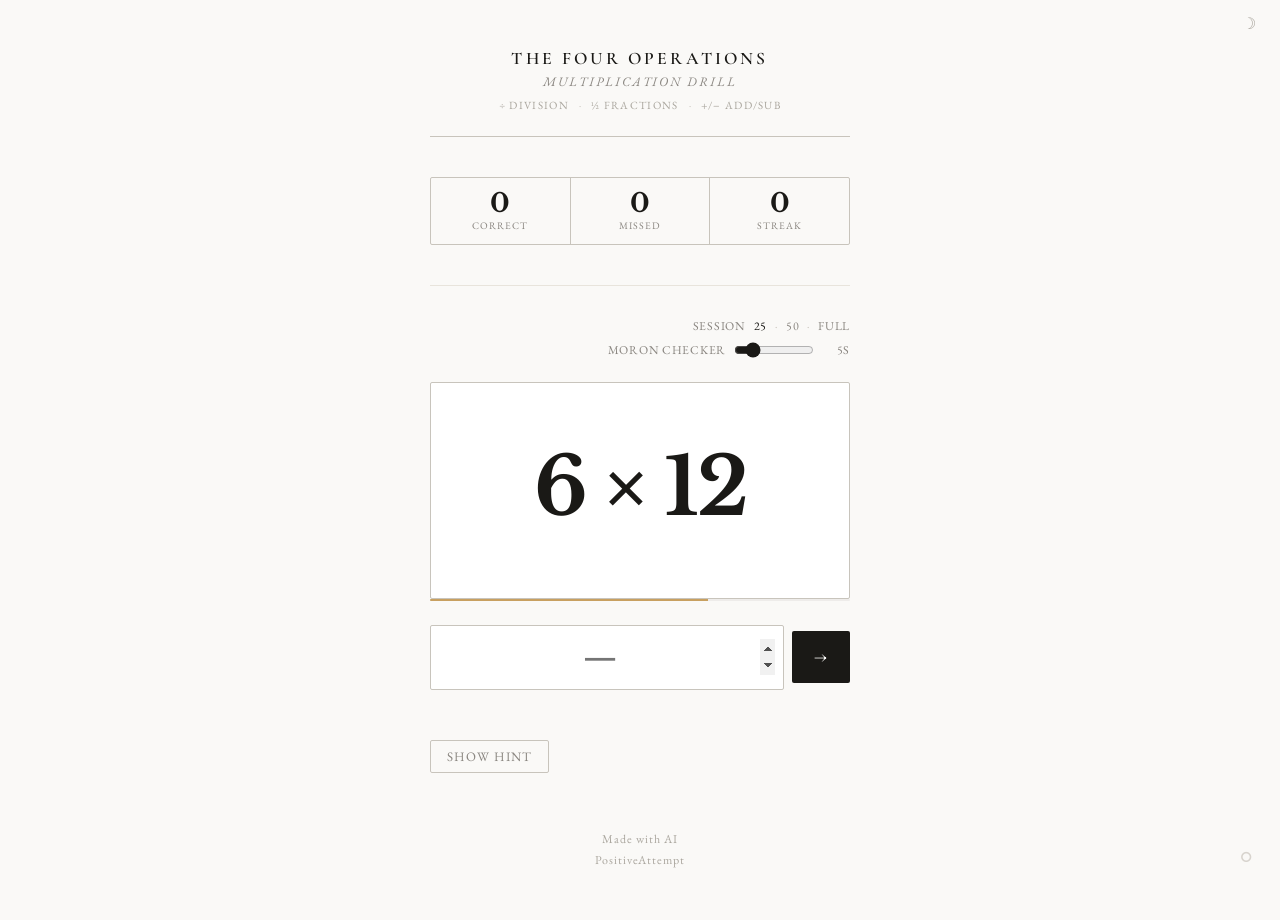
==== commit 40346cf5: "Leaderboard Can now open leaderboard with keyboard shortcut L at anytime, not just at the end of a s" ====
--- a/index.html
+++ b/index.html
@@ -48,7 +48,7 @@
         <span style="color:#c8c4bc;min-width:auto">·</span>
         <span id="sess-50" onclick="setSessionSize(50)" style="cursor:pointer;min-width:auto;text-align:left">50</span>
         <span style="color:#c8c4bc;min-width:auto">·</span>
-        <span id="sess-full"  onclick="setSessionSize(0)" style="cursor:pointer;min-width:auto;text-align:left;">Full</span>
+        <span id="sess-full" onclick="setSessionSize(0)" style="cursor:pointer;min-width:auto;text-align:left;">Full</span>
     </div>
 
     <div class="settings-row">
@@ -82,7 +82,7 @@
     </div>
 
     <div class="done-screen" id="done-screen">
-        <div class="done-panel">
+        <div class="done-panel" id="done-panel">
             <div class="done-title" id="done-title">Complete.</div>
             <div class="done-sub" id="done-sub"></div>
             <div class="done-sub" id="done-time"></div>
@@ -311,20 +311,31 @@
         function showDone() {
             clearMC();
             document.getElementById('drill-screen').style.display = 'none';
-            document.getElementById('done-screen').style.display = 'flex';
+            const doneScreen = document.getElementById('done-screen');
+            doneScreen.style.display = 'flex';
             const elapsed = drillStart ? Date.now() - drillStart : 0;
             const timeStr = fmtDrillTime(elapsed);
             const sessionLabel = sessionSize === 0 ? 'Full' : String(sessionSize);
             const t = correct + wrong;
             const pct = t > 0 ? Math.round((correct / t) * 100) : 0;
-            const spm = elapsed > 0 ? Math.round(t / (elapsed / 60000)) : 0;
-            document.getElementById('done-title').textContent = pct >= 90 ? 'Excellent.' : pct >= 70 ? 'Good progress.' : 'Keep going.';
-            document.getElementById('done-sub').textContent = `${correct} correct, ${wrong} missed — ${pct}% accuracy`;
-            document.getElementById('done-time').textContent = timeStr + ' · ' + sessionLabel;
-            document.getElementById('missed-only-btn').style.display = Object.keys(missed).length ? 'inline-block' : 'none';
-            const hist = saveDrillResult('history_multiply', pct, timeStr, sessionLabel, spm);
-            document.getElementById('done-history').innerHTML = renderDrillHistory(hist);
-        }
+            const rating = pct >= 90 ? 'Excellent.' : pct >= 70 ? 'Good progress.' : 'Keep going.';
+            const { hist, lb, isNewBest } = saveDrillResult('history_multiply', 'history_multiply_' + (sessionSize === 0 ? 'full' : sessionSize), pct, timeStr, sessionLabel);
+            const hasMissed = Object.keys(missed).length > 0;
+
+            document.getElementById('done-panel').innerHTML = `
+                    <div class="done-title">${rating}</div>
+                    <div class="arcade-run">
+                        <span class="arcade-run-pct${isNewBest ? ' new-best' : ''}">${pct}%</span>
+                        <span class="arcade-run-meta">${correct} correct · ${wrong} missed · ${timeStr} · ${sessionLabel}</span>
+                    </div>
+                    <div class="done-buttons" style="margin-bottom:1.8rem">
+                        <button class="restart-btn" onclick="startFresh()">Full drill again</button>
+                        ${hasMissed ? '<button class="missed-only-btn" onclick="drillMissed()">Missed only</button>' : ''}
+                    </div>
+                    ${renderArcadePanels(hist, lb, isNewBest)}
+                `;
+        }
+
 
         document.getElementById('answer-input').addEventListener('keydown', e => {
             if (e.key === 'Enter') submitAnswer();
@@ -336,6 +347,7 @@
         });
 
         startFresh();
+        initLeaderboardShortcut('history_multiply', () => 'history_multiply_' + (sessionSize === 0 ? 'full' : sessionSize));
 
         // ── FALLING LEAF FLOW STATE ──────────────────────────────
         const leafTimestamps = [];
@@ -351,13 +363,13 @@
 
             const id = 'leaf' + Date.now() + Math.random().toString().replace('.', '');
             const style = `
-        @keyframes ${id} {
-    0%   { transform: translateY(-40px)  translateX(0px)   rotate(-5deg); }
-        30%  { transform: translateY(30vh)   translateX(40px)  rotate(2deg);  }
-        60%  { transform: translateY(65vh)   translateX(20px)  rotate(-3deg); }
-        100% { transform: translateY(105vh)  translateX(50px)  rotate(1deg);  }
-        }
-    `;
+            @keyframes ${id} {
+        0%   { transform: translateY(-40px)  translateX(0px)   rotate(-5deg); }
+            30%  { transform: translateY(30vh)   translateX(40px)  rotate(2deg);  }
+            60%  { transform: translateY(65vh)   translateX(20px)  rotate(-3deg); }
+            100% { transform: translateY(105vh)  translateX(50px)  rotate(1deg);  }
+            }
+        `;
             const styleEl = document.createElement('style');
             styleEl.textContent = style;
             document.head.appendChild(styleEl);
@@ -367,20 +379,20 @@
             svg.setAttribute('height', '32');
             svg.setAttribute('viewBox', '0 0 18 32');
             svg.style.cssText = `
-        position: fixed;
-        top: 0;
-        left: ${x}%;
-        pointer-events: none;
-        z-index: 5;
-        animation: ${id} ${dur}ms linear forwards;
-    `;
+            position: fixed;
+            top: 0;
+            left: ${x}%;
+            pointer-events: none;
+            z-index: 5;
+            animation: ${id} ${dur}ms linear forwards;
+        `;
 
             const petals = [
                 // flat face-on petal
                 'M10 2 C14 2 18 6 18 10 C18 14 14 17 10 17 C6 17 2 14 2 10 C2 6 6 2 10 2Z',
                 // sideways slim petal
                 'M2 10 C2 5 6 1 10 2 C16 3 20 7 18 10 C16 13 10 18 4 17 C1 15 2 13 2 10Z',
-                // tilted elongated petal  
+                // tilted elongated petal
                 'M4 2 C10 1 18 4 18 9 C18 14 12 19 7 18 C2 17 0 13 1 8 C2 4 4 2 4 2Z',
                 // small curled petal
                 'M8 1 C13 0 19 5 17 10 C15 15 9 19 5 16 C1 13 1 7 4 4 C6 2 8 1 8 1Z',
@@ -401,16 +413,16 @@
             const now = Date.now();
             while (leafTimestamps.length && leafTimestamps[0] < now - 60000) leafTimestamps.shift();
             const spm = leafTimestamps.length;
-        if (spm < 0.1) {
-            leafTimeout = null;
-            return;
-        }
-
-        //sliding scale
-        const t = Math.max(0, Math.min(1, (spm - 0.1) / 29.9)); // 0 at 0.1spm, 1 at 30spm
-        const baseDelay = 30000 - (t * 27500); // 30s down to 2.5s at peak
-        const jitter = (Math.random() - 0.5) * 800; // ±400ms randomness
-        const delay = Math.max(400, baseDelay + jitter);
+            if (spm < 0.1) {
+                leafTimeout = null;
+                return;
+            }
+
+            //sliding scale
+            const t = Math.max(0, Math.min(1, (spm - 0.1) / 29.9)); // 0 at 0.1spm, 1 at 30spm
+            const baseDelay = 30000 - (t * 27500); // 30s down to 2.5s at peak
+            const jitter = (Math.random() - 0.5) * 800; // ±400ms randomness
+            const delay = Math.max(400, baseDelay + jitter);
 
 
             spawnLeaf();
@@ -431,4 +443,4 @@
     </div>
 
 </body>
-</html>
+</html>
--- a/shared.css
+++ b/shared.css
@@ -287,8 +287,10 @@
     background: rgba(26,25,22,0.18);
     backdrop-filter: blur(2px);
     z-index: 50;
-    align-items: center;
+    align-items: flex-start;
     justify-content: center;
+    overflow-y: auto;
+    padding: 2.5rem 1rem;
 }
 
 .done-panel {
@@ -297,7 +299,7 @@
     border-radius: 2px;
     padding: 2.5rem;
     width: 100%;
-    max-width: 420px;
+    max-width: 600px;
     text-align: center;
 }
 
@@ -309,11 +311,52 @@
     letter-spacing: .05em;
 }
 
+.arcade-run {
+    display: flex;
+    align-items: baseline;
+    justify-content: center;
+    gap: 10px;
+    margin-bottom: 1.6rem;
+    padding-bottom: 1.4rem;
+    border-bottom: 0.5px solid #e8e4dc;
+}
+
+.arcade-run-pct {
+    font-family: 'Libre Baskerville', serif;
+    font-size: 32px;
+    font-weight: 700;
+    color: #1a1916;
+    letter-spacing: -1px;
+}
+
+    .arcade-run-pct.new-best {
+        color: #3a7d5e;
+    }
+
+.arcade-run-meta {
+    font-size: 13px;
+    color: #aaa69e;
+    letter-spacing: .02em;
+}
+
+html.dark .arcade-run {
+    border-bottom-color: #252830;
+}
+
+html.dark .arcade-run-pct {
+    color: #faf9f7;
+}
+
+    html.dark .arcade-run-pct.new-best {
+        color: #4a9d7e;
+    }
+
 .done-sub {
     font-size: 15px;
-    color: #8a8680;
-    margin-bottom: 2.5rem;
-    font-style: italic;
+    color: #6a6660;
+    margin-bottom: 0.6rem;
+    font-style: normal;
+    letter-spacing: .02em;
 }
 
 .done-buttons {
@@ -379,6 +422,138 @@
     margin: 2px 0;
     font-style: normal;
 }
+
+/* ── ARCADE DONE PANELS ── */
+.done-panels {
+    display: flex;
+    gap: 16px;
+    width: 100%;
+    max-width: 520px;
+    margin-top: 1.8rem;
+    align-items: flex-start;
+    text-align: left;
+}
+
+.lb-panel {
+    flex: 1;
+    min-width: 0;
+}
+
+.lb-panel-label {
+    font-family: 'EB Garamond', serif;
+    font-size: 10px;
+    text-transform: uppercase;
+    letter-spacing: .18em;
+    color: #c8c4bc;
+    margin-bottom: 8px;
+    padding-bottom: 6px;
+    border-bottom: 0.5px solid #e8e4dc;
+}
+
+.lb-panel-row {
+    display: flex;
+    align-items: baseline;
+    gap: 6px;
+    padding: 5px 0;
+    border-bottom: 0.5px solid #f0ede8;
+    font-size: 12px;
+    color: #6a6660;
+    letter-spacing: .01em;
+}
+
+    .lb-panel-row:last-child {
+        border-bottom: none;
+    }
+
+    .lb-panel-row.new-best {
+        color: #3a7d5e;
+    }
+
+.lb-rank {
+    font-family: 'Libre Baskerville', serif;
+    font-size: 10px;
+    font-weight: 700;
+    color: #c8c4bc;
+    min-width: 16px;
+    text-align: right;
+    flex-shrink: 0;
+}
+
+    .lb-rank.gold {
+        color: #c8a060;
+    }
+
+    .lb-rank.silver {
+        color: #9a9690;
+    }
+
+    .lb-rank.bronze {
+        color: #b07840;
+    }
+
+.lb-acc {
+    font-family: 'Libre Baskerville', serif;
+    font-size: 13px;
+    font-weight: 700;
+    color: #1a1916;
+    flex-shrink: 0;
+    min-width: 36px;
+    text-align: right;
+}
+
+.lb-panel-row.new-best .lb-acc {
+    color: #3a7d5e;
+}
+
+.lb-meta {
+    color: #aaa69e;
+    font-size: 11px;
+    flex: 1;
+    text-align: right;
+    white-space: nowrap;
+    overflow: hidden;
+    text-overflow: ellipsis;
+}
+
+.lb-best-badge {
+    display: inline-block;
+    font-size: 9px;
+    letter-spacing: .12em;
+    text-transform: uppercase;
+    color: #3a7d5e;
+    border: 0.5px solid #3a7d5e;
+    border-radius: 1px;
+    padding: 1px 5px;
+    margin-left: 4px;
+    vertical-align: middle;
+}
+
+/* dark mode leaderboard */
+html.dark .lb-panel-label {
+    color: #3d4148;
+    border-bottom-color: #252830;
+}
+
+html.dark .lb-panel-row {
+    border-bottom-color: #1e2228;
+    color: #6a6660;
+}
+
+html.dark .lb-acc {
+    color: #c8c4bc;
+}
+
+html.dark .lb-rank {
+    color: #3d4148;
+}
+
+html.dark .lb-panel-row.new-best {
+    color: #4a9d7e;
+}
+
+    html.dark .lb-panel-row.new-best .lb-acc {
+        color: #4a9d7e;
+    }
 
 /* ── DESKTOP: MORON CHECKER overlay ── */
 .mc-overlay {
@@ -399,8 +574,15 @@
     }
 
 @keyframes mc-fade-in {
-    from { opacity: 0; transform: scale(0.97); }
-    to   { opacity: 1; transform: scale(1); }
+    from {
+        opacity: 0;
+        transform: scale(0.97);
+    }
+
+    to {
+        opacity: 1;
+        transform: scale(1);
+    }
 }
 
 .mc-label {
@@ -717,52 +899,208 @@
 }
 
 /* ── DESKTOP: DARK MODE ── */
-.sess-active { color: #1a1916; }
-html.dark { color-scheme: dark; }
-html.dark body { background: #0d0f12; color: #c8c4bc; }
-html.dark .header { border-bottom-color: #252830; }
-html.dark .title { color: #faf9f7; }
-html.dark .subtitle { color: #6a6660; }
-html.dark .stats-row { border-color: #252830; }
-html.dark .stat { border-right-color: #252830; }
-html.dark .stat-num { color: #faf9f7; }
-html.dark .stat-label { color: #6a6660; }
-html.dark .card { background: #13161a; border-color: #252830; }
-html.dark .question { color: #faf9f7; }
-html.dark .hint { color: #6a6660; }
-html.dark .answer-input { background: #13161a; border-color: #252830; color: #faf9f7; }
-html.dark .answer-input:focus { border-color: #c8c4bc; }
-html.dark .submit-btn { background: #c8c4bc; color: #0d0f12; }
-html.dark .hint-btn { border-color: #252830; color: #6a6660; }
-html.dark .hint-btn:hover { border-color: #c8c4bc; color: #c8c4bc; }
-html.dark .progress-bar-wrap { background: #252830; }
-html.dark .progress-bar-fill { background: #c8c4bc; }
-html.dark .missed-title { color: #6a6660; }
-html.dark .missed-pill { background: #13161a; }
-html.dark .done-panel { background: #0d0f12; border-color: #252830; }
-html.dark .done-title { color: #faf9f7; }
-html.dark .done-sub { color: #6a6660; }
-html.dark .restart-btn { background: #c8c4bc; color: #0d0f12; }
-html.dark .missed-only-btn { border-color: #252830; color: #c8c4bc; }
-html.dark .missed-only-btn:hover { border-color: #c8c4bc; }
-html.dark .done-history-label { color: #3d4148; }
-html.dark .done-history-row { color: #6a6660; }
-html.dark .mc-overlay { background: rgba(13,15,18,0.92); }
-html.dark .mc-label { color: #6a6660; }
-html.dark .mc-grid td { border-color: rgba(37,40,48,0.8); color: rgba(106,102,96,0.4); }
-html.dark .mc-grid td.mc-header { background: rgba(19,22,26,0.8); color: rgba(106,102,96,0.5); }
-html.dark .mc-grid td.mc-highlight { background: #faf9f7; color: #0d0f12; }
-html.dark .mc-grid td.mc-row-header, html.dark .mc-grid td.mc-col-header { background: #1e2228; color: #c8c4bc; }
-html.dark .mc-dismiss { color: #6a6660; }
-html.dark .timer-bar-wrap { background: #252830; }
-html.dark .settings-row { color: #6a6660; }
-html.dark .settings-row input[type=range] { accent-color: #c8c4bc; }
-html.dark .sess-active { color: #faf9f7; }
+.sess-active {
+    color: #1a1916;
+}
+
+html.dark {
+    color-scheme: dark;
+}
+
+    html.dark body {
+        background: #0d0f12;
+        color: #c8c4bc;
+    }
+
+    html.dark .header {
+        border-bottom-color: #252830;
+    }
+
+    html.dark .title {
+        color: #faf9f7;
+    }
+
+    html.dark .subtitle {
+        color: #6a6660;
+    }
+
+    html.dark .stats-row {
+        border-color: #252830;
+    }
+
+    html.dark .stat {
+        border-right-color: #252830;
+    }
+
+    html.dark .stat-num {
+        color: #faf9f7;
+    }
+
+    html.dark .stat-label {
+        color: #6a6660;
+    }
+
+    html.dark .card {
+        background: #13161a;
+        border-color: #252830;
+    }
+
+    html.dark .question {
+        color: #faf9f7;
+    }
+
+    html.dark .hint {
+        color: #6a6660;
+    }
+
+    html.dark .answer-input {
+        background: #13161a;
+        border-color: #252830;
+        color: #faf9f7;
+    }
+
+        html.dark .answer-input:focus {
+            border-color: #c8c4bc;
+        }
+
+    html.dark .submit-btn {
+        background: #c8c4bc;
+        color: #0d0f12;
+    }
+
+    html.dark .hint-btn {
+        border-color: #252830;
+        color: #6a6660;
+    }
+
+        html.dark .hint-btn:hover {
+            border-color: #c8c4bc;
+            color: #c8c4bc;
+        }
+
+    html.dark .progress-bar-wrap {
+        background: #252830;
+    }
+
+    html.dark .progress-bar-fill {
+        background: #c8c4bc;
+    }
+
+    html.dark .missed-title {
+        color: #6a6660;
+    }
+
+    html.dark .missed-pill {
+        background: #13161a;
+    }
+
+    html.dark .done-panel {
+        background: #0d0f12;
+        border-color: #252830;
+    }
+
+    html.dark .done-title {
+        color: #faf9f7;
+    }
+
+    html.dark .done-sub {
+        color: #6a6660;
+    }
+
+    html.dark .restart-btn {
+        background: #c8c4bc;
+        color: #0d0f12;
+    }
+
+    html.dark .missed-only-btn {
+        border-color: #252830;
+        color: #c8c4bc;
+    }
+
+        html.dark .missed-only-btn:hover {
+            border-color: #c8c4bc;
+        }
+
+    html.dark .done-history-label {
+        color: #3d4148;
+    }
+
+    html.dark .done-history-row {
+        color: #6a6660;
+    }
+
+    html.dark .mc-overlay {
+        background: rgba(13,15,18,0.92);
+    }
+
+    html.dark .mc-label {
+        color: #6a6660;
+    }
+
+    html.dark .mc-grid td {
+        border-color: rgba(37,40,48,0.8);
+        color: rgba(106,102,96,0.4);
+    }
+
+        html.dark .mc-grid td.mc-header {
+            background: rgba(19,22,26,0.8);
+            color: rgba(106,102,96,0.5);
+        }
+
+        html.dark .mc-grid td.mc-highlight {
+            background: #faf9f7;
+            color: #0d0f12;
+        }
+
+        html.dark .mc-grid td.mc-row-header, html.dark .mc-grid td.mc-col-header {
+            background: #1e2228;
+            color: #c8c4bc;
+        }
+
+    html.dark .mc-dismiss {
+        color: #6a6660;
+    }
+
+    html.dark .timer-bar-wrap {
+        background: #252830;
+    }
+
+    html.dark .settings-row {
+        color: #6a6660;
+    }
+
+        html.dark .settings-row input[type=range] {
+            accent-color: #c8c4bc;
+        }
+
+    html.dark .sess-active {
+        color: #faf9f7;
+    }
+
 @media (max-width: 480px) {
-    html.dark .settings-row { border-bottom-color: #252830; }
-}
-#dark-toggle { position: fixed; top: 1rem; right: 1.5rem; cursor: pointer; font-size: 16px; color: #aaa69e; line-height: 1; user-select: none; z-index: 200; background: none; border: none; padding: 0; }
-html.dark #dark-toggle { color: #6a6660; }
+    html.dark .settings-row {
+        border-bottom-color: #252830;
+    }
+}
+
+#dark-toggle {
+    position: fixed;
+    top: 1rem;
+    right: 1.5rem;
+    cursor: pointer;
+    font-size: 16px;
+    color: #aaa69e;
+    line-height: 1;
+    user-select: none;
+    z-index: 200;
+    background: none;
+    border: none;
+    padding: 0;
+}
+
+html.dark #dark-toggle {
+    color: #6a6660;
+}
 
 
 /* ══════════════════════════════════════════════════════════════════════════════
@@ -1091,9 +1429,10 @@
 
 #done-sub {
     font-size: 15px;
-    color: #8a8680;
-    font-style: italic;
-    margin-bottom: 0.75rem;
+    color: #6a6660;
+    font-style: normal;
+    letter-spacing: .02em;
+    margin-bottom: 0.6rem;
 }
 
 .done-btn {
@@ -1124,9 +1463,10 @@
 
 #done-time {
     font-size: 15px;
-    color: #8a8680;
-    font-style: italic;
-    margin-bottom: 0.5rem;
+    color: #6a6660;
+    font-style: normal;
+    letter-spacing: .02em;
+    margin-bottom: 1.6rem;
 }
 
 #done-history {
@@ -1135,30 +1475,121 @@
 }
 
 /* ── MOBILE: DARK MODE ── */
-html.dark #hud { border-bottom-color: #252830; background: #0d0f12; }
-html.dark #hud-stats span b { color: #faf9f7; }
-html.dark #prog-wrap { background: #252830; }
-html.dark #prog-fill { background: #c8c4bc; }
-html.dark #timer-wrap { background: #252830; }
-html.dark #question { color: #faf9f7; }
-html.dark #hint-text { color: #6a6660; }
-html.dark #answer-input { background: #13161a; border-color: #252830; color: #faf9f7; }
-html.dark #submit-btn { background: #c8c4bc; color: #0d0f12; }
-html.dark #feedback { color: #6a6660; }
-html.dark #hint-btn { border-color: #252830; color: #6a6660; }
-html.dark #mc-overlay { background: rgba(13,15,18,0.92); }
-html.dark #mc-label { color: #6a6660; }
-html.dark .mc-grid td { border-color: rgba(37,40,48,0.8); color: rgba(106,102,96,0.4); }
-html.dark .mc-grid td.mc-header { background: rgba(19,22,26,0.8); color: rgba(106,102,96,0.5); }
-html.dark .mc-grid td.mc-highlight { background: #faf9f7; color: #0d0f12; }
-html.dark .mc-grid td.mc-row-header, html.dark .mc-grid td.mc-col-header { background: #1e2228; color: #c8c4bc; }
-html.dark #mc-dismiss { color: #6a6660; }
-html.dark #done-screen { background: #0d0f12; }
-html.dark #done-title { color: #faf9f7; }
-html.dark #done-sub { color: #6a6660; }
-html.dark #done-time { color: #6a6660; }
-html.dark #restart-btn { background: #c8c4bc; color: #0d0f12; }
-html.dark #missed-btn { border-color: #252830; color: #c8c4bc; }
-html.dark .done-history-label { color: #3d4148; }
-html.dark .done-history-row { color: #6a6660; }
-html.dark .sess-active { color: #faf9f7; }
+html.dark #hud {
+    border-bottom-color: #252830;
+    background: #0d0f12;
+}
+
+html.dark #hud-stats span b {
+    color: #faf9f7;
+}
+
+html.dark #prog-wrap {
+    background: #252830;
+}
+
+html.dark #prog-fill {
+    background: #c8c4bc;
+}
+
+html.dark #timer-wrap {
+    background: #252830;
+}
+
+html.dark #question {
+    color: #faf9f7;
+}
+
+html.dark #hint-text {
+    color: #6a6660;
+}
+
+html.dark #answer-input {
+    background: #13161a;
+    border-color: #252830;
+    color: #faf9f7;
+}
+
+html.dark #submit-btn {
+    background: #c8c4bc;
+    color: #0d0f12;
+}
+
+html.dark #feedback {
+    color: #6a6660;
+}
+
+html.dark #hint-btn {
+    border-color: #252830;
+    color: #6a6660;
+}
+
+html.dark #mc-overlay {
+    background: rgba(13,15,18,0.92);
+}
+
+html.dark #mc-label {
+    color: #6a6660;
+}
+
+html.dark .mc-grid td {
+    border-color: rgba(37,40,48,0.8);
+    color: rgba(106,102,96,0.4);
+}
+
+    html.dark .mc-grid td.mc-header {
+        background: rgba(19,22,26,0.8);
+        color: rgba(106,102,96,0.5);
+    }
+
+    html.dark .mc-grid td.mc-highlight {
+        background: #faf9f7;
+        color: #0d0f12;
+    }
+
+    html.dark .mc-grid td.mc-row-header, html.dark .mc-grid td.mc-col-header {
+        background: #1e2228;
+        color: #c8c4bc;
+    }
+
+html.dark #mc-dismiss {
+    color: #6a6660;
+}
+
+html.dark #done-screen {
+    background: #0d0f12;
+}
+
+html.dark #done-title {
+    color: #faf9f7;
+}
+
+html.dark #done-sub {
+    color: #6a6660;
+}
+
+html.dark #done-time {
+    color: #6a6660;
+}
+
+html.dark #restart-btn {
+    background: #c8c4bc;
+    color: #0d0f12;
+}
+
+html.dark #missed-btn {
+    border-color: #252830;
+    color: #c8c4bc;
+}
+
+html.dark .done-history-label {
+    color: #3d4148;
+}
+
+html.dark .done-history-row {
+    color: #6a6660;
+}
+
+html.dark .sess-active {
+    color: #faf9f7;
+}
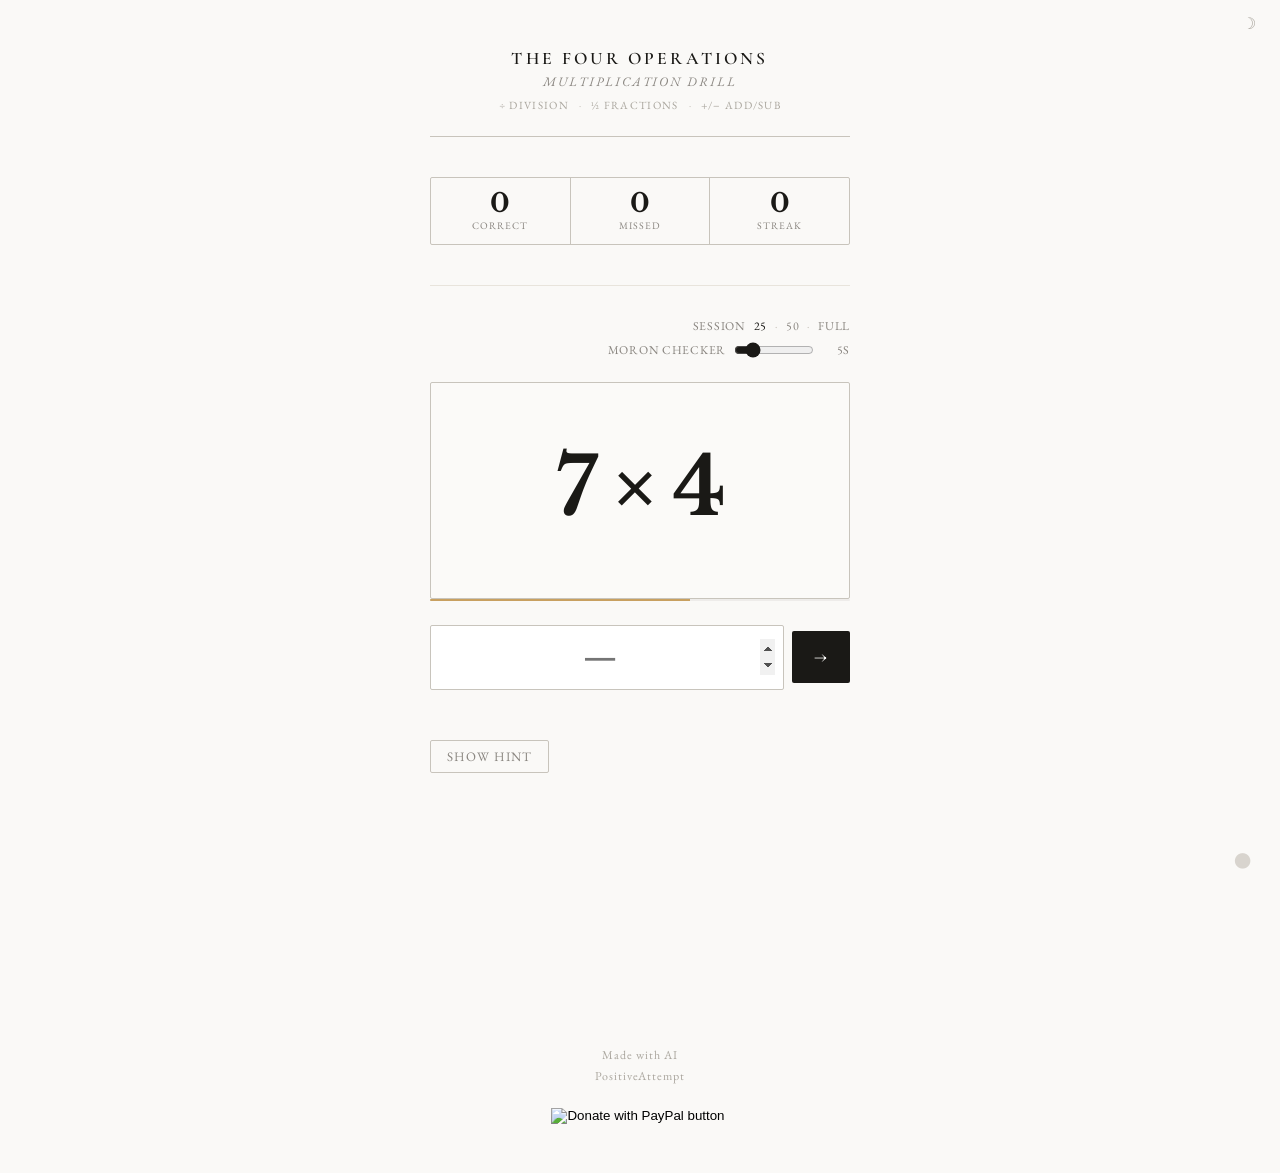
==== commit 09014193: "made strange tyrian inspired idle game access it by clicking the circle at the bottom right. you can" ====
--- a/index.html
+++ b/index.html
@@ -323,17 +323,17 @@
             const hasMissed = Object.keys(missed).length > 0;
 
             document.getElementById('done-panel').innerHTML = `
-                    <div class="done-title">${rating}</div>
-                    <div class="arcade-run">
-                        <span class="arcade-run-pct${isNewBest ? ' new-best' : ''}">${pct}%</span>
-                        <span class="arcade-run-meta">${correct} correct · ${wrong} missed · ${timeStr} · ${sessionLabel}</span>
-                    </div>
-                    <div class="done-buttons" style="margin-bottom:1.8rem">
-                        <button class="restart-btn" onclick="startFresh()">Full drill again</button>
-                        ${hasMissed ? '<button class="missed-only-btn" onclick="drillMissed()">Missed only</button>' : ''}
-                    </div>
-                    ${renderArcadePanels(hist, lb, isNewBest)}
-                `;
+                                    <div class="done-title">${rating}</div>
+                                    <div class="arcade-run">
+                                        <span class="arcade-run-pct${isNewBest ? ' new-best' : ''}">${pct}%</span>
+                                        <span class="arcade-run-meta">${correct} correct · ${wrong} missed · ${timeStr} · ${sessionLabel}</span>
+                                    </div>
+                                    <div class="done-buttons" style="margin-bottom:1.8rem">
+                                        <button class="restart-btn" onclick="startFresh()">Full drill again</button>
+                                        ${hasMissed ? '<button class="missed-only-btn" onclick="drillMissed()">Missed only</button>' : ''}
+                                    </div>
+                                    ${renderArcadePanels(hist, lb, isNewBest)}
+                                `;
         }
 
 
@@ -363,13 +363,13 @@
 
             const id = 'leaf' + Date.now() + Math.random().toString().replace('.', '');
             const style = `
-            @keyframes ${id} {
-        0%   { transform: translateY(-40px)  translateX(0px)   rotate(-5deg); }
-            30%  { transform: translateY(30vh)   translateX(40px)  rotate(2deg);  }
-            60%  { transform: translateY(65vh)   translateX(20px)  rotate(-3deg); }
-            100% { transform: translateY(105vh)  translateX(50px)  rotate(1deg);  }
-            }
-        `;
+                            @keyframes ${id} {
+                        0%   { transform: translateY(-40px)  translateX(0px)   rotate(-5deg); }
+                            30%  { transform: translateY(30vh)   translateX(40px)  rotate(2deg);  }
+                            60%  { transform: translateY(65vh)   translateX(20px)  rotate(-3deg); }
+                            100% { transform: translateY(105vh)  translateX(50px)  rotate(1deg);  }
+                            }
+                        `;
             const styleEl = document.createElement('style');
             styleEl.textContent = style;
             document.head.appendChild(styleEl);
@@ -379,13 +379,13 @@
             svg.setAttribute('height', '32');
             svg.setAttribute('viewBox', '0 0 18 32');
             svg.style.cssText = `
-            position: fixed;
-            top: 0;
-            left: ${x}%;
-            pointer-events: none;
-            z-index: 5;
-            animation: ${id} ${dur}ms linear forwards;
-        `;
+                            position: fixed;
+                            top: 0;
+                            left: ${x}%;
+                            pointer-events: none;
+                            z-index: 5;
+                            animation: ${id} ${dur}ms linear forwards;
+                        `;
 
             const petals = [
                 // flat face-on petal
@@ -413,7 +413,7 @@
             const now = Date.now();
             while (leafTimestamps.length && leafTimestamps[0] < now - 60000) leafTimestamps.shift();
             const spm = leafTimestamps.length;
-            if (spm < 0.1) {
+            if (spm < 100) {
                 leafTimeout = null;
                 return;
             }
@@ -437,10 +437,22 @@
         // ────────────────────────────────────────────────────────
     </script>
 
-    <div style="margin-top:1.5rem;font-family:'EB Garamond','Times New Roman',serif;font-size:12px;color:#aaa69e;letter-spacing:.08em;text-align:center;line-height:1.8;">
+
+
+    <div style="margin-top:15rem;font-family:'EB Garamond','Times New Roman',serif;font-size:12px;color:#aaa69e;letter-spacing:.08em;text-align:center;line-height:1.8;">
         <div>Made with AI</div>
         <div><a href="https://github.com/PositiveAttempt" target="_blank" rel="noopener" style="color:#aaa69e;text-decoration:none;">PositiveAttempt</a></div>
     </div>
 
+    <form action="https://www.paypal.com/donate" method="post" target="_top" style="margin-top:1rem;">
+        <input type="hidden" name="business" value="FA3KWH54X2BCU" />
+        <input type="hidden" name="no_recurring" value="0" />
+        <input type="hidden" name="item_name" value="tysm" />
+        <input type="hidden" name="currency_code" value="AUD" />
+        <input type="image" src="https://www.paypalobjects.com/en_AU/i/btn/btn_donate_SM.gif" border="0" name="submit" title="PayPal - The safer, easier way to pay online!" alt="Donate with PayPal button" />
+        <img alt="" border="0" src="https://www.paypal.com/en_AU/i/scr/pixel.gif" width="1" height="1" />
+    </form>
+
+
 </body>
 </html>
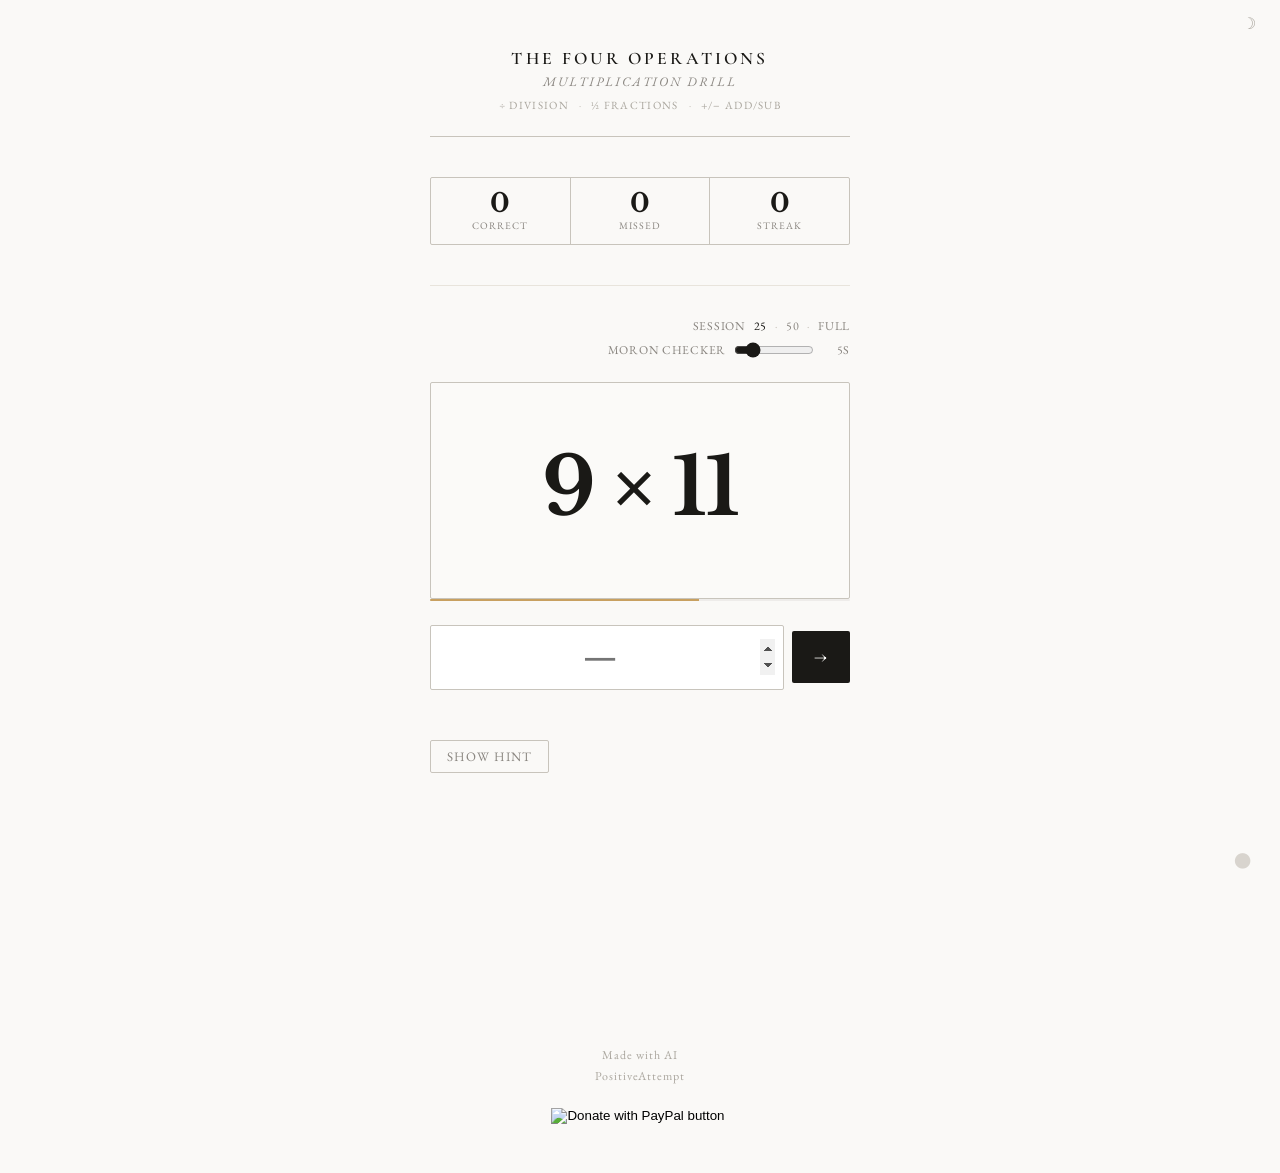
==== commit bfff69f4: "Add idle.css and link it in all desktop drill pages Creates idle.css with body.idle-minimal rules th" ====
--- a/index.html
+++ b/index.html
@@ -14,6 +14,7 @@
     </script>
     <script>try { if (localStorage.getItem('dark') === '1') document.documentElement.classList.add('dark'); } catch (e) { }</script>
     <link rel="stylesheet" href="shared.css">
+    <link rel="stylesheet" href="idle.css">
 </head>
 <body>
 
--- a/idle.css
+++ b/idle.css
@@ -0,0 +1,13 @@
+/* ── IDLE MINIMAL MODE ────────────────────────────────────────────────────────
+   body.idle-minimal is toggled by idle.js whenever the canvas panel is
+   open or locked, stripping distracting chrome so the shmup backdrop shows.
+   ──────────────────────────────────────────────────────────────────────────── */
+
+body.idle-minimal .stats-row {
+    border: none;
+    background: transparent;
+}
+
+body.idle-minimal .stat {
+    border: none;
+}
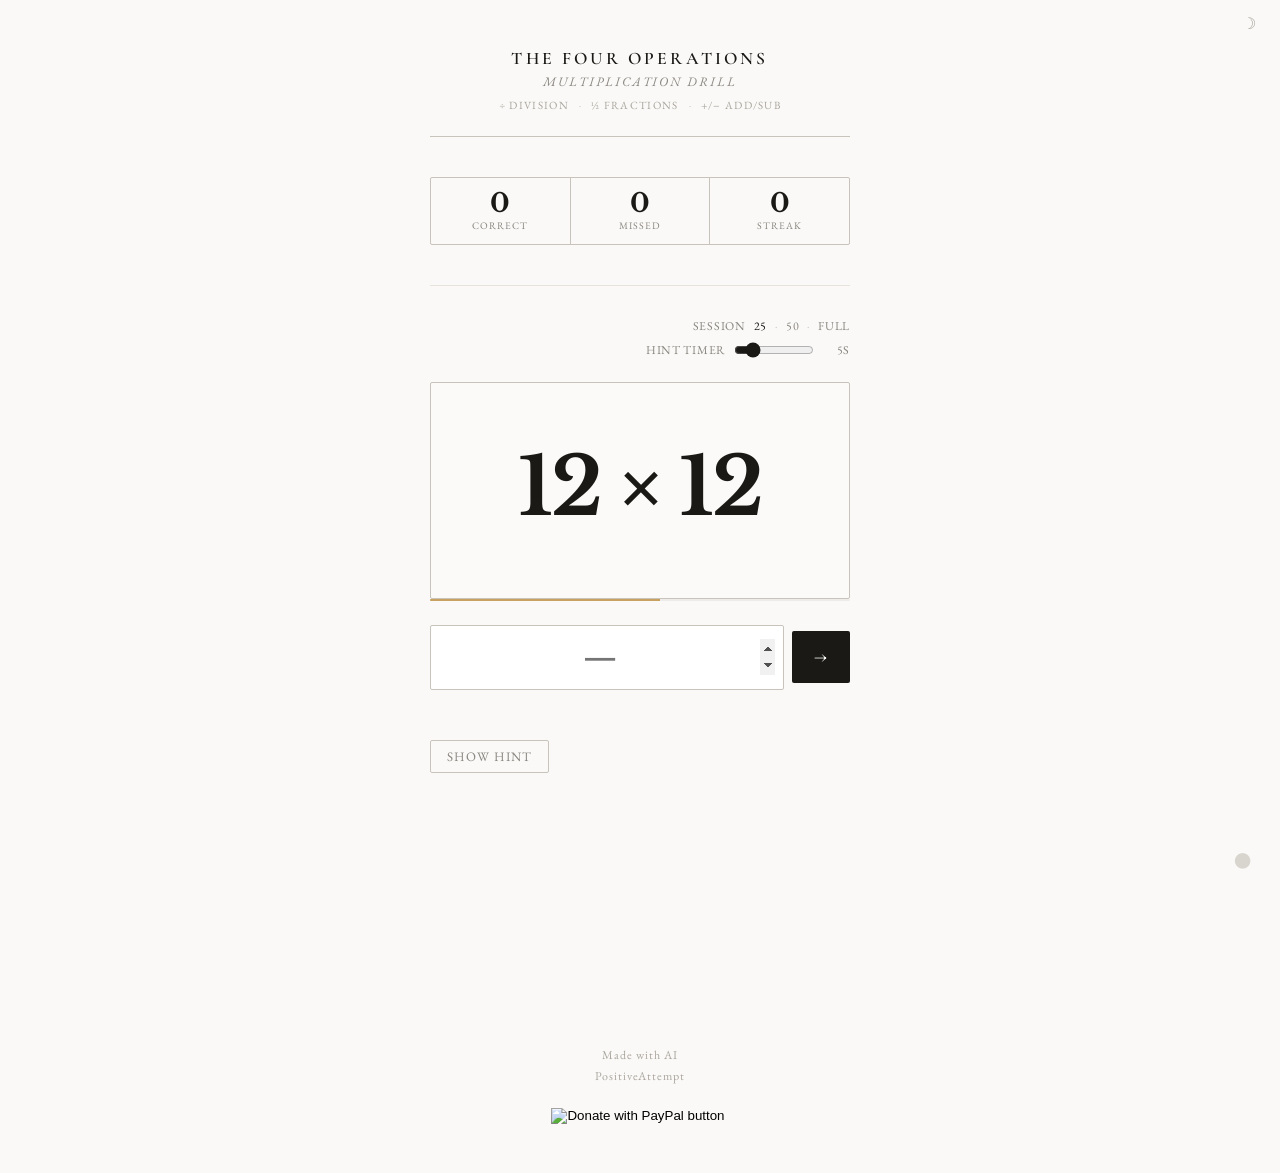
==== commit 74c2a776: "Merge branch 'claude/redesign-mobile-layout-KVDPA'" ====
--- a/index.html
+++ b/index.html
@@ -53,7 +53,7 @@
     </div>
 
     <div class="settings-row">
-        <label for="mc-timer-range">Moron checker</label>
+        <label for="mc-timer-range">Hint Timer</label>
         <input type="range" id="mc-timer-range" min="3" max="15" value="5" step="1" oninput="updateTimerLabel(this.value)">
         <span id="mc-timer-label">5s</span>
     </div>
@@ -192,7 +192,7 @@
         function showMC() {
             if (!current) return;
             const [qa, qb] = current;
-            const label = mcDur > 2500 ? `yeah — ${qa} × ${qb}` : `moron checker — ${qa} × ${qb}`;
+            const label = mcDur > 2500 ? `yeah — ${qa} × ${qb}` : `hint timer — ${qa} × ${qb}`;
             document.getElementById('mc-label').textContent = label;
             buildGrid(qa, qb);
             document.getElementById('mc-hint').textContent = getHint(qa, qb);
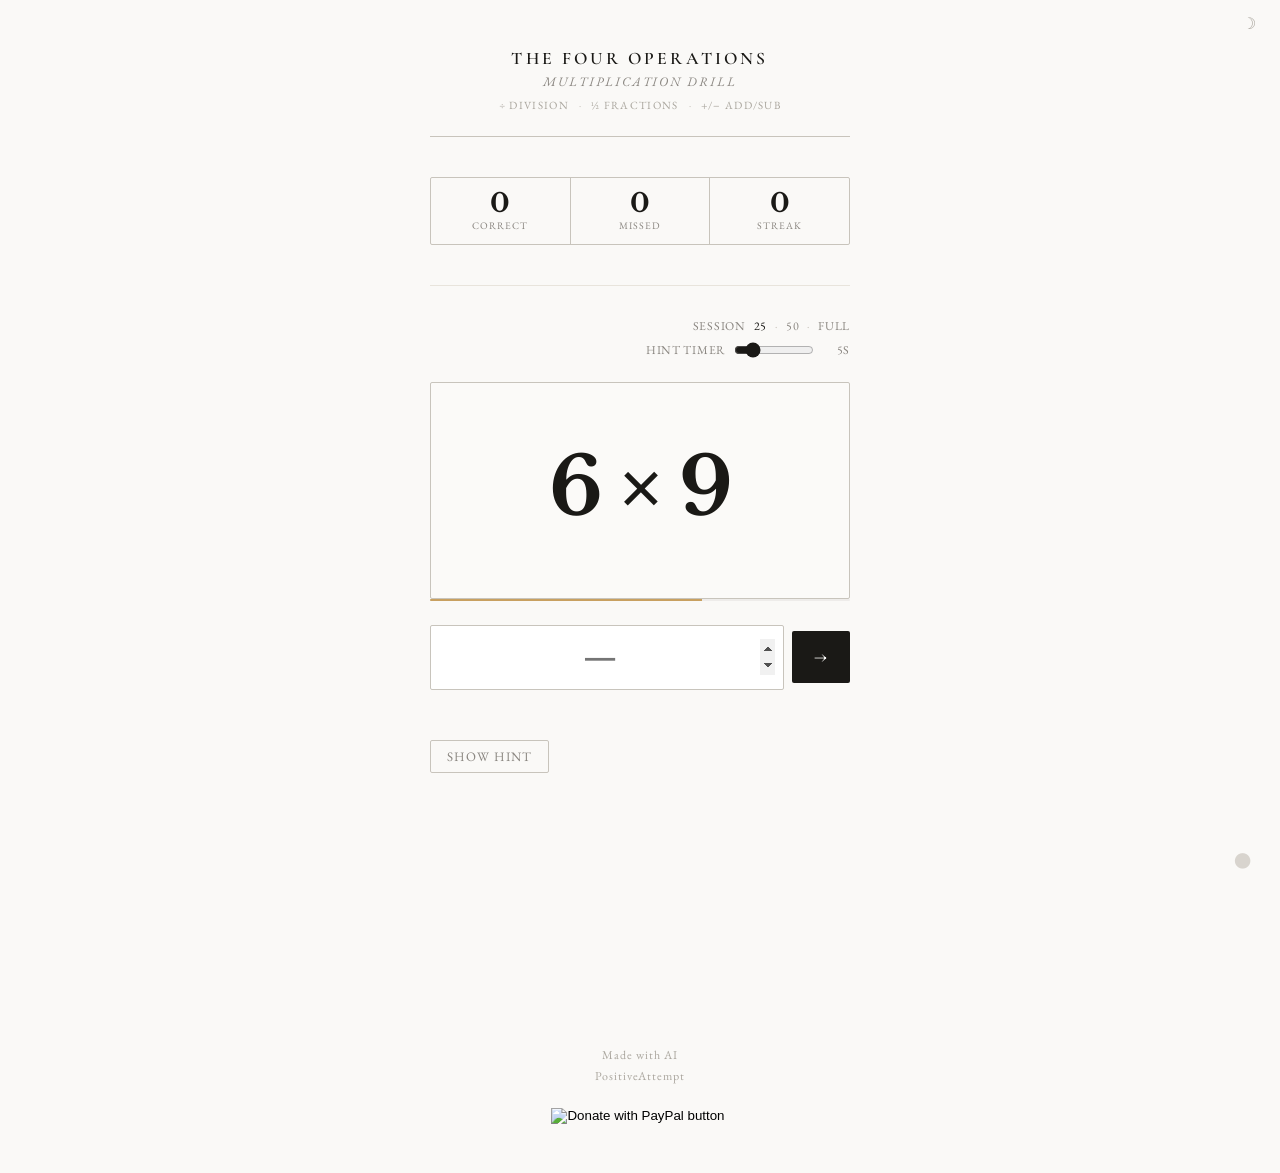
==== commit 17c5ff5d: "update" ====
--- a/index.html
+++ b/index.html
@@ -23,7 +23,7 @@
     <div class="header">
         <div class="title" style="font-size:1.1rem;letter-spacing:.18em;text-transform:uppercase;">The Four Operations</div>
         <div class="subtitle">Multiplication drill</div>
-        <div style="margin-top:8px;display:flex;align-items:center;justify-content:center;gap:10px;">
+        <div class="nav-links" style="margin-top:8px;display:flex;align-items:center;justify-content:center;gap:10px;">
             <a href="division.html" style="font-family:'EB Garamond',serif;font-size:11px;color:#aaa69e;text-decoration:none;letter-spacing:.12em;text-transform:uppercase;">÷ Division</a>
             <span style="color:#c8c4bc;font-size:11px;">·</span>
             <a href="fractions.html" style="font-family:'EB Garamond',serif;font-size:11px;color:#aaa69e;text-decoration:none;letter-spacing:.12em;text-transform:uppercase;">½ Fractions</a>
--- a/idle.css
+++ b/idle.css
@@ -3,6 +3,47 @@
    open or locked, stripping distracting chrome so the shmup backdrop shows.
    ──────────────────────────────────────────────────────────────────────────── */
 
+body.idle-minimal {
+    align-items: center;
+    padding-left: 0;
+    padding-right: 0;
+}
+
+    body.idle-minimal .stats-row {
+        position: fixed;
+        top: 1.5rem;
+        left: 0;
+        right: 0;
+        margin-left: auto;
+        margin-right: auto;
+        text-align: center;
+        border: none;
+        background: transparent;
+    }
+
+
+
+    body.idle-minimal .card {
+        border-color: transparent !important;
+        background: transparent !important;
+        box-shadow: none !important;
+        margin-top: 0rem;
+    }
+
+    body.idle-minimal .input-row {
+        position: fixed;
+        bottom: 3rem;
+        left: 50%;
+        transform: translateX(-50%);
+        width: 420px;
+        max-width: 90vw;
+        justify-content: center;
+    }
+
+body.idle-minimal .header {
+    visibility: hidden;
+}
+
 body.idle-minimal .stats-row {
     border: none;
     background: transparent;
@@ -11,3 +52,344 @@
 body.idle-minimal .stat {
     border: none;
 }
+
+body.idle-minimal .progress-bar-wrap {
+    visibility: hidden;
+}
+
+body.idle-minimal .settings-row {
+    visibility: hidden;
+}
+
+
+
+body.idle-minimal .timer-bar-wrap {
+    visibility: hidden;
+}
+
+body.idle-minimal .submit-btn {
+    visibility: visible;
+}
+
+body.idle-minimal .hint-btn {
+    visibility: hidden;
+}
+
+body.idle-minimal .input-row {
+    justify-content: center;
+}
+
+    body.idle-minimal .feedback {
+        visibility: visible;
+        position: relative;
+        top: -6rem;
+    }
+
+body.idle-minimal .missed-section {
+    visibility: hidden;
+}
+
+    body.idle-minimal .nav-links {
+        visibility: visible;
+        position: fixed;
+        left: 1.5rem;
+        top: 1.5rem;
+        flex-direction: column;
+        gap: 16px;
+        align-items: flex-start;
+    }
+
+#idle-toggle {
+            position: fixed;
+            bottom: 1.2rem;
+            right: 1.4rem;
+            background: none;
+            border: none;
+            cursor: pointer;
+            font-size: 36px;
+            color: #d8d4ce;
+            line-height: 1;
+            padding: 4px;
+            z-index: 300;
+            user-select: none;
+            transition: color .25s;
+            font-family: serif;
+        }
+        #idle-toggle:hover, #idle-toggle.on { color: #8a8680; }
+        #idle-toggle.locked { font-size: 28px; }
+
+#idle-panel {
+    position: fixed;
+    top: 0;
+    right: 0;
+    bottom: 0;
+    width: var(--idle-panel-w);
+    background: rgba(250,249,247,0.82);
+    backdrop-filter: blur(5px);
+    -webkit-backdrop-filter: blur(5px);
+    border-left: 0.5px solid #c8c4bc;
+    transform: translateX(100%);
+    transition: transform .26s ease;
+    z-index: 250;
+    display: flex;
+    flex-direction: column;
+    padding: 2.2rem 1.4rem 1.5rem;
+    font-family: "EB Garamond","Times New Roman",serif;
+    color: #1a1916;
+}
+        #idle-panel.on { transform: translateX(0); }
+
+        #idle-spm {
+            font-size: 14px;
+            color: #aaa69e;
+            letter-spacing: .08em;
+            font-style: italic;
+            min-height: 16px;
+            margin-bottom: 1.8rem;
+        }
+
+        #idle-gen-label {
+            font-size: 10px;
+            text-transform: uppercase;
+            letter-spacing: .16em;
+            color: #c8c4bc;
+            margin-bottom: 7px;
+        }
+        #idle-gen-track { width: 100%; height: 2px; background: #e8e4dc; overflow: hidden; }
+        #idle-gen-bar { height: 100%; width: 0%; background: #1a1916; transition: width .08s linear; }
+
+        #idle-armour-label {
+            font-size: 10px;
+            text-transform: uppercase;
+            letter-spacing: .16em;
+            color: #c8c4bc;
+            margin-bottom: 7px;
+            margin-top: 1.2rem;
+        }
+        #idle-armour-track { width: 100%; height: 2px; background: #e8e4dc; overflow: hidden; }
+        #idle-armour-bar { height: 100%; width: 100%; background: #1a1916; transition: width .08s linear; }
+        html.dark #idle-armour-label { color: #3d4148; }
+        html.dark #idle-armour-track { background: #252830; }
+        html.dark #idle-armour-bar { background: #c8c4bc; }
+
+        #idle-money-label {
+            font-size: 10px;
+            text-transform: uppercase;
+            letter-spacing: .16em;
+            color: #c8c4bc;
+            margin-bottom: 4px;
+            margin-top: 1.4rem;
+        }
+        #idle-money { font-size: 22px; letter-spacing: .04em; color: #1a1916; line-height: 1; }
+        html.dark #idle-money-label { color: #3d4148; }
+        html.dark #idle-money { color: #c8c4bc; }
+
+        #idle-lock {
+            font-size: 10px;
+            color: #c8c4bc;
+            background: none;
+            border: 0.5px solid #e0ddd8;
+            border-radius: 1px;
+            padding: 4px 10px;
+            letter-spacing: .1em;
+            text-transform: uppercase;
+            cursor: pointer;
+            margin-top: auto;
+            font-family: inherit;
+            align-self: flex-start;
+            transition: color .15s, border-color .15s;
+        }
+        #idle-lock:hover, #idle-lock.on { color: #1a1916; border-color: #8a8680; }
+
+        .card { background: rgba(255,255,255,0.15) !important; backdrop-filter: none; }
+        html.dark .card { background: rgba(13,15,18,0.15) !important; }
+
+        #idle-canvas {
+            position: fixed;
+            top: 0; left: 0;
+            height: 100%;
+            z-index: 1;
+            pointer-events: none;
+            opacity: 0;
+            transition: opacity 1.2s ease;
+        }
+        #idle-canvas.on { opacity: 0.5; }
+
+#idle-ship {
+    position: fixed;
+    pointer-events: none;
+    z-index: 3;
+    width: var(--idle-ship-w);
+    height: auto;
+    opacity: 0;
+    transition: opacity 1.4s ease;
+    image-rendering: pixelated;
+    image-rendering: crisp-edges;
+}
+        #idle-ship.on { opacity: 0.95; }
+
+#idle-enemy {
+    position: fixed;
+    pointer-events: none;
+    z-index: 2;
+    width: var(--idle-ship-w);
+    height: auto;
+    opacity: 0;
+    transition: opacity 1.4s ease;
+    image-rendering: pixelated;
+    image-rendering: crisp-edges;
+    transform-origin: center center;
+}
+        #idle-enemy.on { opacity: 0.85; }
+
+        @keyframes idle-kill {
+            0%   { transform: translate(0px,0px)   scale(1);    opacity: 1; }
+            30%  { transform: translate(2px,-18px)  scale(1.05); opacity: 1; }
+            70%  { transform: translate(-3px,-38px) scale(1.09); opacity: 0.7; }
+            100% { transform: translate(1px,-52px)  scale(1.12); opacity: 0; }
+        }
+        .idle-float-kill {
+            position: fixed;
+            pointer-events: none;
+            z-index: 400;
+            font-family: "EB Garamond","Times New Roman",serif;
+            font-size: 14px;
+            letter-spacing: .1em;
+            color: #1a1916;
+            transform-origin: center bottom;
+            animation: idle-kill 3.5s cubic-bezier(0.2,0.1,0.4,1) forwards;
+        }
+        html.dark .idle-float-kill { color: #c8c4bc; }
+
+        @keyframes idle-smoke {
+            0%   { transform: translate(0px,0px)     scale(1);    opacity: 1; }
+            20%  { transform: translate(3px,-24px)   scale(1.03); opacity: 1; }
+            45%  { transform: translate(-4px,-54px)  scale(1.07); opacity: 1; }
+            70%  { transform: translate(5px,-86px)   scale(1.11); opacity: 1; }
+            100% { transform: translate(-2px,-118px) scale(1.14); opacity: 1; }
+        }
+        .idle-float {
+            position: fixed;
+            pointer-events: none;
+            z-index: 400;
+            font-family: "EB Garamond","Times New Roman",serif;
+            font-size: 16px;
+            letter-spacing: .06em;
+            color: #aaa69e;
+            transform-origin: center bottom;
+            animation: idle-smoke 2.6s cubic-bezier(0.25,0.1,0.35,1) forwards;
+        }
+        html.dark .idle-float { color: #4a4d55; }
+
+        html.dark #idle-panel { background: rgba(13,15,18,0.85); border-left-color: #252830; color: #c8c4bc; }
+        html.dark #idle-toggle { color: #2e3038; }
+        html.dark #idle-toggle:hover, html.dark #idle-toggle.on { color: #6a6660; }
+        html.dark #idle-spm { color: #6a6660; }
+        html.dark #idle-gen-label { color: #3d4148; }
+        html.dark #idle-gen-track { background: #252830; }
+        html.dark #idle-gen-bar { background: #c8c4bc; }
+        html.dark #idle-lock { color: #3a3d45; border-color: #252830; }
+        html.dark #idle-lock:hover, html.dark #idle-lock.on { color: #c8c4bc; border-color: #6a6660; }
+
+        #idle-topbar-stats {
+            display: flex;
+            align-items: center;
+            gap: 8px;
+            flex: 1;
+            justify-content: center;
+        }
+        #idle-topbar-gen-track {
+            width: 48px;
+            height: 1px;
+            background: transparent;
+            overflow: hidden;
+        }
+        #idle-topbar-gen-bar {
+            height: 100%;
+            width: 0%;
+            background: #1a1916;
+            transition: width .08s linear;
+        }
+        #idle-topbar-money {
+            font-size: 11px;
+            letter-spacing: .1em;
+            font-family: "EB Garamond","Times New Roman",serif;
+            color: #aaa69e;
+            min-width: 24px;
+        }
+        html.dark #idle-topbar-gen-track { background: transparent; }
+        html.dark #idle-topbar-gen-bar { background: #c8c4bc; }
+        html.dark #idle-topbar-money { color: #6a6660; }
+
+        #idle-loadout-label {
+            font-size: 10px;
+            text-transform: uppercase;
+            letter-spacing: .16em;
+            color: #c8c4bc;
+            margin-bottom: 8px;
+            margin-top: 1.2rem;
+        }
+        #idle-loadout-row {
+            display: flex;
+            align-items: flex-start;
+            justify-content: space-between;
+        }
+        #idle-loadout-weapons {
+            display: flex;
+            flex-direction: column;
+            gap: 4px;
+        }
+        #idle-loadout-generators {
+            display: flex;
+            flex-direction: column;
+            gap: 4px;
+        }
+        #idle-ship-diagram {
+            flex: 1;
+            margin-left: 6px;
+            margin-right: 6px;
+            height: 140px;
+            border: 0.5px solid #c8c4bc;
+            border-radius: 1px;
+            box-sizing: border-box;
+        }
+        html.dark #idle-ship-diagram { border-color: #2e3038; }
+        .idle-slot {
+            width: 32px;
+            height: 32px;
+            border: 0.5px solid #d0ccc6;
+            border-radius: 1px;
+            display: flex;
+            align-items: center;
+            justify-content: center;
+            font-size: 9px;
+            letter-spacing: .1em;
+            color: #c8c4bc;
+            cursor: default;
+            user-select: none;
+            box-sizing: border-box;
+            transition: border-color .15s, color .15s;
+        }
+        .idle-slot.equipped { border-color: #8a8680; color: #1a1916; }
+        .idle-slot:hover { border-color: #8a8680; }
+        #idle-slot-tooltip {
+            position: fixed;
+            z-index: 500;
+            pointer-events: none;
+            background: rgba(250,249,247,0.97);
+            border: 0.5px solid #c8c4bc;
+            border-radius: 1px;
+            padding: 6px 10px;
+            font-family: "EB Garamond","Times New Roman",serif;
+            font-size: 11px;
+            color: #1a1916;
+            letter-spacing: .04em;
+            line-height: 1.6;
+            white-space: nowrap;
+            display: none;
+        }
+        html.dark #idle-loadout-label { color: #3d4148; }
+        html.dark .idle-slot { border-color: #252830; color: #3d4148; }
+        html.dark .idle-slot.equipped { border-color: #6a6660; color: #c8c4bc; }
+        html.dark .idle-slot:hover { border-color: #6a6660; }
+        html.dark #idle-slot-tooltip { background: rgba(13,15,18,0.97); border-color: #252830; color: #c8c4bc; }
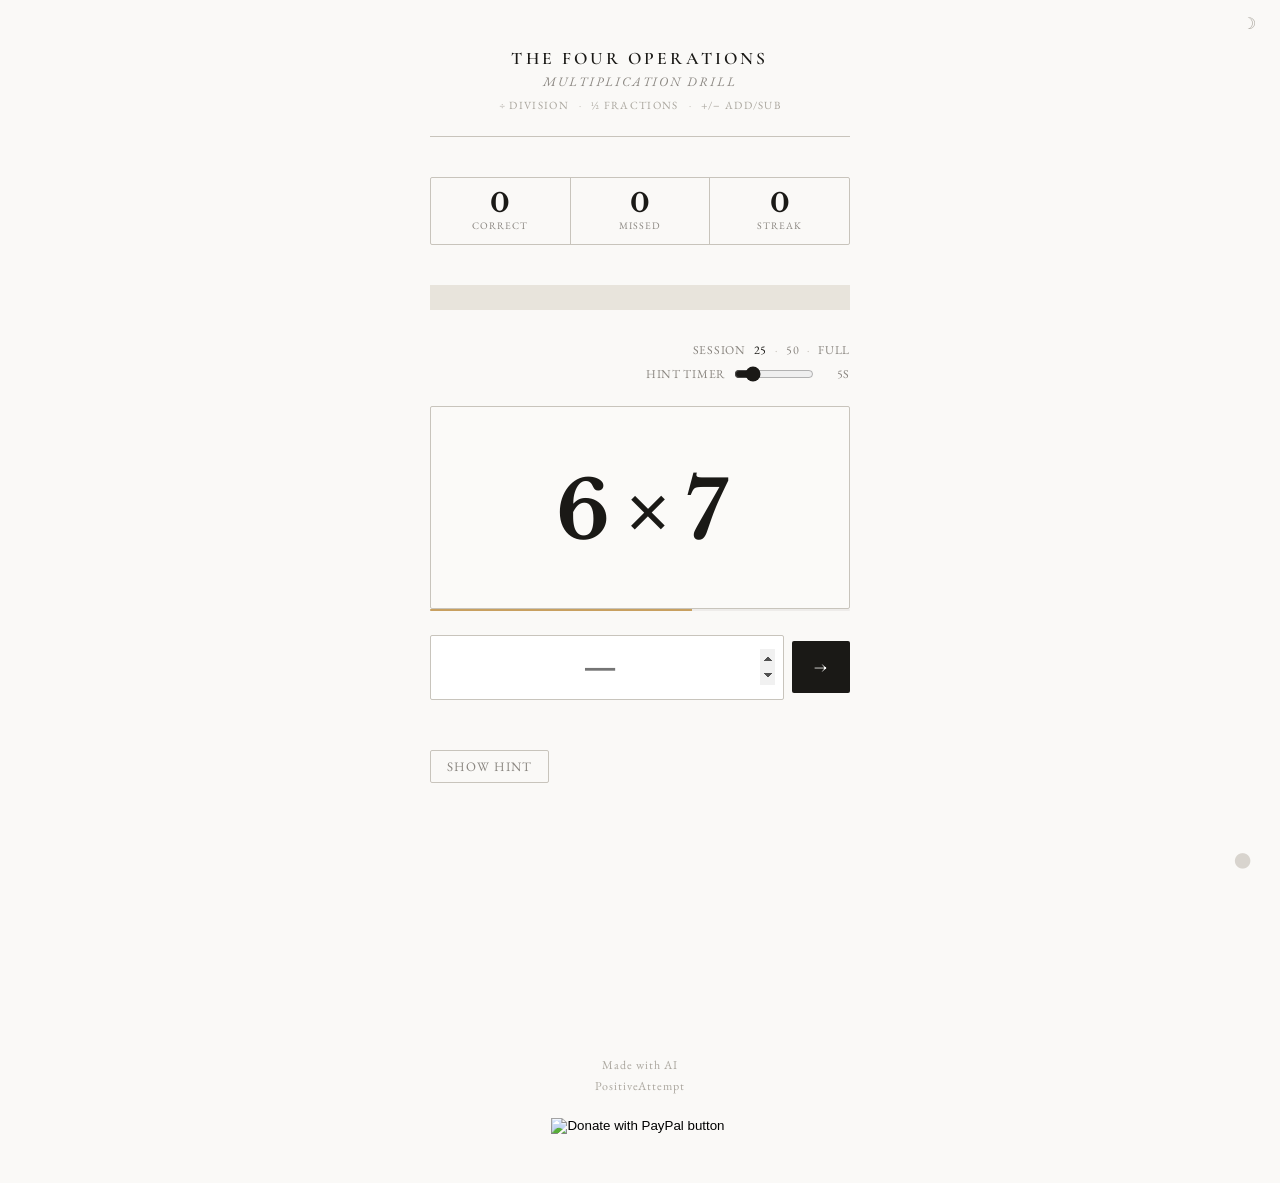
==== commit 2dc6ae13: "Three cleanup tasks: consolidate progress bar CSS and calls 1. Move mobile progress bar CSS to share" ====
--- a/index.html
+++ b/index.html
@@ -103,7 +103,11 @@
     </div>
 
     <script src="shared.js"></script>
+    <script src="config.js"></script>
+
     <script src="idle.js"></script>
+
+
     <script>
         function buildTable() {
             let facts = [];
@@ -135,6 +139,7 @@
         }
 
         function startFresh() {
+            if (window.resetToStart) window.resetToStart();
             drillStart = Date.now();
             let pool = shuffle([...allFacts]);
             if (sessionSize > 0) pool = pool.slice(0, sessionSize);
@@ -171,7 +176,7 @@
             const inp = document.getElementById('answer-input');
             inp.value = ''; inp.className = 'answer-input'; inp.focus();
             updateMissed();
-            updateProgress();
+            updateStats();
             startMCTimer();
         }
 
@@ -277,7 +282,6 @@
                 checkLeafState();
                 if (missed[key]) { missed[key].count--; if (missed[key].count <= 0) delete missed[key]; }
                 updateStats();
-                updateProgress();
                 setTimeout(nextQuestion, 600);
             } else {
                 inp.className = 'answer-input wrong';
@@ -288,7 +292,6 @@
                 missed[key].count++;
                 queue.unshift(current);
                 updateStats();
-                updateProgress();
                 showMC();
                 setTimeout(() => {
                     inp.value = ''; inp.className = 'answer-input';
@@ -324,17 +327,17 @@
             const hasMissed = Object.keys(missed).length > 0;
 
             document.getElementById('done-panel').innerHTML = `
-                                    <div class="done-title">${rating}</div>
-                                    <div class="arcade-run">
-                                        <span class="arcade-run-pct${isNewBest ? ' new-best' : ''}">${pct}%</span>
-                                        <span class="arcade-run-meta">${correct} correct · ${wrong} missed · ${timeStr} · ${sessionLabel}</span>
-                                    </div>
-                                    <div class="done-buttons" style="margin-bottom:1.8rem">
-                                        <button class="restart-btn" onclick="startFresh()">Full drill again</button>
-                                        ${hasMissed ? '<button class="missed-only-btn" onclick="drillMissed()">Missed only</button>' : ''}
-                                    </div>
-                                    ${renderArcadePanels(hist, lb, isNewBest)}
-                                `;
+                                            <div class="done-title">${rating}</div>
+                                            <div class="arcade-run">
+                                                <span class="arcade-run-pct${isNewBest ? ' new-best' : ''}">${pct}%</span>
+                                                <span class="arcade-run-meta">${correct} correct · ${wrong} missed · ${timeStr} · ${sessionLabel}</span>
+                                            </div>
+                                            <div class="done-buttons" style="margin-bottom:1.8rem">
+                                                <button class="restart-btn" onclick="startFresh()">Full drill again</button>
+                                                ${hasMissed ? '<button class="missed-only-btn" onclick="drillMissed()">Missed only</button>' : ''}
+                                            </div>
+                                            ${renderArcadePanels(hist, lb, isNewBest)}
+                                        `;
         }
 
 
@@ -364,13 +367,13 @@
 
             const id = 'leaf' + Date.now() + Math.random().toString().replace('.', '');
             const style = `
-                            @keyframes ${id} {
-                        0%   { transform: translateY(-40px)  translateX(0px)   rotate(-5deg); }
-                            30%  { transform: translateY(30vh)   translateX(40px)  rotate(2deg);  }
-                            60%  { transform: translateY(65vh)   translateX(20px)  rotate(-3deg); }
-                            100% { transform: translateY(105vh)  translateX(50px)  rotate(1deg);  }
-                            }
-                        `;
+                                    @keyframes ${id} {
+                                0%   { transform: translateY(-40px)  translateX(0px)   rotate(-5deg); }
+                                    30%  { transform: translateY(30vh)   translateX(40px)  rotate(2deg);  }
+                                    60%  { transform: translateY(65vh)   translateX(20px)  rotate(-3deg); }
+                                    100% { transform: translateY(105vh)  translateX(50px)  rotate(1deg);  }
+                                    }
+                                `;
             const styleEl = document.createElement('style');
             styleEl.textContent = style;
             document.head.appendChild(styleEl);
@@ -380,13 +383,13 @@
             svg.setAttribute('height', '32');
             svg.setAttribute('viewBox', '0 0 18 32');
             svg.style.cssText = `
-                            position: fixed;
-                            top: 0;
-                            left: ${x}%;
-                            pointer-events: none;
-                            z-index: 5;
-                            animation: ${id} ${dur}ms linear forwards;
-                        `;
+                                    position: fixed;
+                                    top: 0;
+                                    left: ${x}%;
+                                    pointer-events: none;
+                                    z-index: 5;
+                                    animation: ${id} ${dur}ms linear forwards;
+                                `;
 
             const petals = [
                 // flat face-on petal
@@ -440,19 +443,21 @@
 
 
 
-    <div style="margin-top:15rem;font-family:'EB Garamond','Times New Roman',serif;font-size:12px;color:#aaa69e;letter-spacing:.08em;text-align:center;line-height:1.8;">
-        <div>Made with AI</div>
-        <div><a href="https://github.com/PositiveAttempt" target="_blank" rel="noopener" style="color:#aaa69e;text-decoration:none;">PositiveAttempt</a></div>
-    </div>
-
-    <form action="https://www.paypal.com/donate" method="post" target="_top" style="margin-top:1rem;">
-        <input type="hidden" name="business" value="FA3KWH54X2BCU" />
-        <input type="hidden" name="no_recurring" value="0" />
-        <input type="hidden" name="item_name" value="tysm" />
-        <input type="hidden" name="currency_code" value="AUD" />
-        <input type="image" src="https://www.paypalobjects.com/en_AU/i/btn/btn_donate_SM.gif" border="0" name="submit" title="PayPal - The safer, easier way to pay online!" alt="Donate with PayPal button" />
-        <img alt="" border="0" src="https://www.paypal.com/en_AU/i/scr/pixel.gif" width="1" height="1" />
-    </form>
+    <div class="page-footer">
+        <div style="margin-top:15rem;font-family:'EB Garamond','Times New Roman',serif;font-size:12px;color:#aaa69e;letter-spacing:.08em;text-align:center;line-height:1.8;">
+            <div>Made with AI</div>
+            <div><a href="https://github.com/PositiveAttempt" target="_blank" rel="noopener" style="color:#aaa69e;text-decoration:none;">PositiveAttempt</a></div>
+        </div>
+
+        <form action="https://www.paypal.com/donate" method="post" target="_top" style="margin-top:1rem;">
+            <input type="hidden" name="business" value="FA3KWH54X2BCU" />
+            <input type="hidden" name="no_recurring" value="0" />
+            <input type="hidden" name="item_name" value="tysm" />
+            <input type="hidden" name="currency_code" value="AUD" />
+            <input type="image" src="https://www.paypalobjects.com/en_AU/i/btn/btn_donate_SM.gif" border="0" name="submit" title="PayPal - The safer, easier way to pay online!" alt="Donate with PayPal button" />
+            <img alt="" border="0" src="https://www.paypal.com/en_AU/i/scr/pixel.gif" width="1" height="1" />
+        </form>
+    </div>
 
 
 </body>
--- a/shared.css
+++ b/shared.css
@@ -25,6 +25,12 @@
     padding: 3rem 1.5rem;
 }
 
+#app {
+    display: flex;
+    flex-direction: column;
+    align-items: center;
+    width: 100%;
+}
 .header {
     text-align: center;
     margin-bottom: 2.5rem;
@@ -110,6 +116,8 @@
     margin-bottom: 10px;
     line-height: 1;
 }
+
+
 
 .hint {
     font-size: 14px;
@@ -228,7 +236,7 @@
 .progress-bar-wrap {
     width: 100%;
     max-width: 420px;
-    height: 1px;
+    height: 25px;
     background: #e8e4dc;
     margin-bottom: 2rem;
     overflow: hidden;
@@ -1189,6 +1197,22 @@
     transition: width .4s ease;
 }
 
+@media (max-width: 767px) {
+    #prog-wrap {
+        height: 3px;
+        top: 76px;
+    }
+    #prog-fill {
+        background: #1a1916;
+    }
+    html.dark #prog-wrap {
+        background: #252830;
+    }
+    html.dark #prog-fill {
+        background: #c8c4bc;
+    }
+}
+
 /* Stage */
 #stage {
     position: fixed;
@@ -1213,6 +1237,15 @@
     text-align: center;
     margin-bottom: 8px;
 }
+
+body.mode-add #question,
+body.mode-sub #question,
+body.mode-mix #question {
+    font-size: 68px;
+    letter-spacing: -2px;
+}
+
+No !important
 
 #hint-text {
     font-size: 13px;
--- a/idle.css
+++ b/idle.css
@@ -1,129 +1,41 @@
-/* ── IDLE MINIMAL MODE ────────────────────────────────────────────────────────
-   body.idle-minimal is toggled by idle.js whenever the canvas panel is
-   open or locked, stripping distracting chrome so the shmup backdrop shows.
+/* ── IDLE GAME STYLES ─────────────────────────────────────────────────────────
+   All styles for the shmup idle overlay, moved from idle.js injectStyles().
+   Also contains body.idle-minimal rules for stripped-down drill mode.
    ──────────────────────────────────────────────────────────────────────────── */
 
-body.idle-minimal {
-    align-items: center;
-    padding-left: 0;
-    padding-right: 0;
-}
-
-    body.idle-minimal .stats-row {
-        position: fixed;
-        top: 1.5rem;
-        left: 0;
-        right: 0;
-        margin-left: auto;
-        margin-right: auto;
-        text-align: center;
-        border: none;
-        background: transparent;
-    }
-
-
-
-    body.idle-minimal .card {
-        border-color: transparent !important;
-        background: transparent !important;
-        box-shadow: none !important;
-        margin-top: 0rem;
-    }
-
-    body.idle-minimal .input-row {
-        position: fixed;
-        bottom: 3rem;
-        left: 50%;
-        transform: translateX(-50%);
-        width: 420px;
-        max-width: 90vw;
-        justify-content: center;
-    }
-
-body.idle-minimal .header {
-    visibility: hidden;
-}
-
-body.idle-minimal .stats-row {
+/* ── TOGGLE BUTTON ── */
+#idle-toggle {
+    position: fixed;
+    bottom: 1.2rem;
+    right: 1.4rem;
+    background: none;
     border: none;
-    background: transparent;
-}
-
-body.idle-minimal .stat {
-    border: none;
-}
-
-body.idle-minimal .progress-bar-wrap {
-    visibility: hidden;
-}
-
-body.idle-minimal .settings-row {
-    visibility: hidden;
-}
-
-
-
-body.idle-minimal .timer-bar-wrap {
-    visibility: hidden;
-}
-
-body.idle-minimal .submit-btn {
-    visibility: visible;
-}
-
-body.idle-minimal .hint-btn {
-    visibility: hidden;
-}
-
-body.idle-minimal .input-row {
-    justify-content: center;
-}
-
-    body.idle-minimal .feedback {
-        visibility: visible;
-        position: relative;
-        top: -6rem;
-    }
-
-body.idle-minimal .missed-section {
-    visibility: hidden;
-}
-
-    body.idle-minimal .nav-links {
-        visibility: visible;
-        position: fixed;
-        left: 1.5rem;
-        top: 1.5rem;
-        flex-direction: column;
-        gap: 16px;
-        align-items: flex-start;
-    }
-
-#idle-toggle {
-            position: fixed;
-            bottom: 1.2rem;
-            right: 1.4rem;
-            background: none;
-            border: none;
-            cursor: pointer;
-            font-size: 36px;
-            color: #d8d4ce;
-            line-height: 1;
-            padding: 4px;
-            z-index: 300;
-            user-select: none;
-            transition: color .25s;
-            font-family: serif;
-        }
-        #idle-toggle:hover, #idle-toggle.on { color: #8a8680; }
-        #idle-toggle.locked { font-size: 28px; }
-
+    cursor: pointer;
+    font-size: 36px;
+    color: #d8d4ce;
+    line-height: 1;
+    padding: 4px;
+    z-index: 300;
+    user-select: none;
+    transition: color .25s;
+    font-family: serif;
+}
+
+    #idle-toggle:hover, #idle-toggle.on {
+        color: #8a8680;
+    }
+
+    #idle-toggle.locked {
+        font-size: 28px;
+    }
+
+/* ── SIDE PANEL ── */
 #idle-panel {
     position: fixed;
     top: 0;
     right: 0;
     bottom: 0;
-    width: var(--idle-panel-w);
+    width: 216px;
     background: rgba(250,249,247,0.82);
     backdrop-filter: blur(5px);
     -webkit-backdrop-filter: blur(5px);
@@ -137,102 +49,174 @@
     font-family: "EB Garamond","Times New Roman",serif;
     color: #1a1916;
 }
-        #idle-panel.on { transform: translateX(0); }
-
-        #idle-spm {
-            font-size: 14px;
-            color: #aaa69e;
-            letter-spacing: .08em;
-            font-style: italic;
-            min-height: 16px;
-            margin-bottom: 1.8rem;
-        }
-
-        #idle-gen-label {
-            font-size: 10px;
-            text-transform: uppercase;
-            letter-spacing: .16em;
-            color: #c8c4bc;
-            margin-bottom: 7px;
-        }
-        #idle-gen-track { width: 100%; height: 2px; background: #e8e4dc; overflow: hidden; }
-        #idle-gen-bar { height: 100%; width: 0%; background: #1a1916; transition: width .08s linear; }
-
-        #idle-armour-label {
-            font-size: 10px;
-            text-transform: uppercase;
-            letter-spacing: .16em;
-            color: #c8c4bc;
-            margin-bottom: 7px;
-            margin-top: 1.2rem;
-        }
-        #idle-armour-track { width: 100%; height: 2px; background: #e8e4dc; overflow: hidden; }
-        #idle-armour-bar { height: 100%; width: 100%; background: #1a1916; transition: width .08s linear; }
-        html.dark #idle-armour-label { color: #3d4148; }
-        html.dark #idle-armour-track { background: #252830; }
-        html.dark #idle-armour-bar { background: #c8c4bc; }
-
-        #idle-money-label {
-            font-size: 10px;
-            text-transform: uppercase;
-            letter-spacing: .16em;
-            color: #c8c4bc;
-            margin-bottom: 4px;
-            margin-top: 1.4rem;
-        }
-        #idle-money { font-size: 22px; letter-spacing: .04em; color: #1a1916; line-height: 1; }
-        html.dark #idle-money-label { color: #3d4148; }
-        html.dark #idle-money { color: #c8c4bc; }
-
-        #idle-lock {
-            font-size: 10px;
-            color: #c8c4bc;
-            background: none;
-            border: 0.5px solid #e0ddd8;
-            border-radius: 1px;
-            padding: 4px 10px;
-            letter-spacing: .1em;
-            text-transform: uppercase;
-            cursor: pointer;
-            margin-top: auto;
-            font-family: inherit;
-            align-self: flex-start;
-            transition: color .15s, border-color .15s;
-        }
-        #idle-lock:hover, #idle-lock.on { color: #1a1916; border-color: #8a8680; }
-
-        .card { background: rgba(255,255,255,0.15) !important; backdrop-filter: none; }
-        html.dark .card { background: rgba(13,15,18,0.15) !important; }
-
-        #idle-canvas {
-            position: fixed;
-            top: 0; left: 0;
-            height: 100%;
-            z-index: 1;
-            pointer-events: none;
-            opacity: 0;
-            transition: opacity 1.2s ease;
-        }
-        #idle-canvas.on { opacity: 0.5; }
+
+    #idle-panel.on {
+        transform: translateX(0);
+    }
+
+#idle-spm {
+    font-size: 14px;
+    color: #aaa69e;
+    letter-spacing: .08em;
+    font-style: italic;
+    min-height: 16px;
+    margin-bottom: 1.8rem;
+}
+
+/* ── GENERATOR BAR ── */
+#idle-gen-label {
+    font-size: 10px;
+    text-transform: uppercase;
+    letter-spacing: .16em;
+    color: #c8c4bc;
+    margin-bottom: 7px;
+}
+
+#idle-gen-track {
+    width: 100%;
+    height: 2px;
+    background: #e8e4dc;
+    overflow: hidden;
+}
+
+#idle-gen-bar {
+    height: 100%;
+    width: 0%;
+    background: #1a1916;
+    transition: width .08s linear;
+}
+
+/* ── ARMOUR BAR ── */
+#idle-armour-label {
+    font-size: 10px;
+    text-transform: uppercase;
+    letter-spacing: .16em;
+    color: #c8c4bc;
+    margin-bottom: 7px;
+    margin-top: 1.2rem;
+}
+
+#idle-armour-track {
+    width: 100%;
+    height: 2px;
+    background: #e8e4dc;
+    overflow: hidden;
+}
+
+#idle-armour-bar {
+    height: 100%;
+    width: 100%;
+    background: #1a1916;
+    transition: width .08s linear;
+}
+
+/* ── MONEY ── */
+#idle-money-label {
+    font-size: 10px;
+    text-transform: uppercase;
+    letter-spacing: .16em;
+    color: #c8c4bc;
+    margin-bottom: 4px;
+    margin-top: 1.4rem;
+}
+
+#idle-money {
+    font-size: 22px;
+    letter-spacing: .04em;
+    color: #1a1916;
+    line-height: 1;
+}
+
+/* ── LOCK BUTTON ── */
+#idle-lock {
+    font-size: 10px;
+    color: #c8c4bc;
+    background: none;
+    border: 0.5px solid #e0ddd8;
+    border-radius: 1px;
+    padding: 4px 10px;
+    letter-spacing: .1em;
+    text-transform: uppercase;
+    cursor: pointer;
+    font-family: inherit;
+    align-self: flex-start;
+    transition: color .15s, border-color .15s;
+}
+
+    #idle-lock:hover, #idle-lock.on {
+        color: #1a1916;
+        border-color: #8a8680;
+    }
+
+/* ── BOTTOM ROW (lock + reset) — desktop only, JS never builds on mobile ── */
+#idle-bottom-row {
+    display: flex;
+    align-items: center;
+    gap: 8px;
+    margin-top: auto;
+}
+
+#idle-reset {
+    font-size: 14px;
+    color: #c8c4bc;
+    background: none;
+    border: 0.5px solid #e0ddd8;
+    border-radius: 1px;
+    padding: 4px 8px;
+    cursor: pointer;
+    font-family: inherit;
+    line-height: 1;
+    transition: color .15s, border-color .15s;
+}
+
+    #idle-reset:hover {
+        color: #1a1916;
+        border-color: #8a8680;
+    }
+
+/* ── CARD — semi-transparent so canvas shows through ── */
+.card {
+    background: rgba(255,255,255,0.15) !important;
+    backdrop-filter: none;
+}
+
+/* ── CANVAS + SPRITES ── */
+#idle-canvas {
+    position: fixed;
+    top: 0;
+    left: 0;
+    height: 100%;
+    z-index: 1;
+    pointer-events: none;
+    opacity: 0;
+    transition: opacity 1.2s ease;
+}
+
+    #idle-canvas.on {
+        opacity: 0.5;
+    }
 
 #idle-ship {
     position: fixed;
     pointer-events: none;
     z-index: 3;
-    width: var(--idle-ship-w);
+    width: 48px;
     height: auto;
     opacity: 0;
     transition: opacity 1.4s ease;
     image-rendering: pixelated;
     image-rendering: crisp-edges;
 }
-        #idle-ship.on { opacity: 0.95; }
-
-#idle-enemy {
+
+    #idle-ship.on {
+        opacity: 0.95;
+    }
+
+#idle-enemy, .idle-enemy {
     position: fixed;
     pointer-events: none;
     z-index: 2;
-    width: var(--idle-ship-w);
+    width: 48px;
     height: auto;
     opacity: 0;
     transition: opacity 1.4s ease;
@@ -240,156 +224,564 @@
     image-rendering: crisp-edges;
     transform-origin: center center;
 }
-        #idle-enemy.on { opacity: 0.85; }
-
-        @keyframes idle-kill {
-            0%   { transform: translate(0px,0px)   scale(1);    opacity: 1; }
-            30%  { transform: translate(2px,-18px)  scale(1.05); opacity: 1; }
-            70%  { transform: translate(-3px,-38px) scale(1.09); opacity: 0.7; }
-            100% { transform: translate(1px,-52px)  scale(1.12); opacity: 0; }
-        }
-        .idle-float-kill {
-            position: fixed;
-            pointer-events: none;
-            z-index: 400;
-            font-family: "EB Garamond","Times New Roman",serif;
-            font-size: 14px;
-            letter-spacing: .1em;
-            color: #1a1916;
-            transform-origin: center bottom;
-            animation: idle-kill 3.5s cubic-bezier(0.2,0.1,0.4,1) forwards;
-        }
-        html.dark .idle-float-kill { color: #c8c4bc; }
-
-        @keyframes idle-smoke {
-            0%   { transform: translate(0px,0px)     scale(1);    opacity: 1; }
-            20%  { transform: translate(3px,-24px)   scale(1.03); opacity: 1; }
-            45%  { transform: translate(-4px,-54px)  scale(1.07); opacity: 1; }
-            70%  { transform: translate(5px,-86px)   scale(1.11); opacity: 1; }
-            100% { transform: translate(-2px,-118px) scale(1.14); opacity: 1; }
-        }
-        .idle-float {
-            position: fixed;
-            pointer-events: none;
-            z-index: 400;
-            font-family: "EB Garamond","Times New Roman",serif;
-            font-size: 16px;
-            letter-spacing: .06em;
-            color: #aaa69e;
-            transform-origin: center bottom;
-            animation: idle-smoke 2.6s cubic-bezier(0.25,0.1,0.35,1) forwards;
-        }
-        html.dark .idle-float { color: #4a4d55; }
-
-        html.dark #idle-panel { background: rgba(13,15,18,0.85); border-left-color: #252830; color: #c8c4bc; }
-        html.dark #idle-toggle { color: #2e3038; }
-        html.dark #idle-toggle:hover, html.dark #idle-toggle.on { color: #6a6660; }
-        html.dark #idle-spm { color: #6a6660; }
-        html.dark #idle-gen-label { color: #3d4148; }
-        html.dark #idle-gen-track { background: #252830; }
-        html.dark #idle-gen-bar { background: #c8c4bc; }
-        html.dark #idle-lock { color: #3a3d45; border-color: #252830; }
-        html.dark #idle-lock:hover, html.dark #idle-lock.on { color: #c8c4bc; border-color: #6a6660; }
-
-        #idle-topbar-stats {
-            display: flex;
-            align-items: center;
-            gap: 8px;
-            flex: 1;
-            justify-content: center;
-        }
-        #idle-topbar-gen-track {
-            width: 48px;
-            height: 1px;
-            background: transparent;
-            overflow: hidden;
-        }
-        #idle-topbar-gen-bar {
-            height: 100%;
-            width: 0%;
-            background: #1a1916;
-            transition: width .08s linear;
-        }
-        #idle-topbar-money {
-            font-size: 11px;
-            letter-spacing: .1em;
-            font-family: "EB Garamond","Times New Roman",serif;
-            color: #aaa69e;
-            min-width: 24px;
-        }
-        html.dark #idle-topbar-gen-track { background: transparent; }
-        html.dark #idle-topbar-gen-bar { background: #c8c4bc; }
-        html.dark #idle-topbar-money { color: #6a6660; }
-
-        #idle-loadout-label {
-            font-size: 10px;
-            text-transform: uppercase;
-            letter-spacing: .16em;
-            color: #c8c4bc;
-            margin-bottom: 8px;
-            margin-top: 1.2rem;
-        }
-        #idle-loadout-row {
-            display: flex;
-            align-items: flex-start;
-            justify-content: space-between;
-        }
-        #idle-loadout-weapons {
-            display: flex;
-            flex-direction: column;
-            gap: 4px;
-        }
-        #idle-loadout-generators {
-            display: flex;
-            flex-direction: column;
-            gap: 4px;
-        }
-        #idle-ship-diagram {
-            flex: 1;
-            margin-left: 6px;
-            margin-right: 6px;
-            height: 140px;
-            border: 0.5px solid #c8c4bc;
-            border-radius: 1px;
-            box-sizing: border-box;
-        }
-        html.dark #idle-ship-diagram { border-color: #2e3038; }
-        .idle-slot {
-            width: 32px;
-            height: 32px;
-            border: 0.5px solid #d0ccc6;
-            border-radius: 1px;
-            display: flex;
-            align-items: center;
-            justify-content: center;
-            font-size: 9px;
-            letter-spacing: .1em;
-            color: #c8c4bc;
-            cursor: default;
-            user-select: none;
-            box-sizing: border-box;
-            transition: border-color .15s, color .15s;
-        }
-        .idle-slot.equipped { border-color: #8a8680; color: #1a1916; }
-        .idle-slot:hover { border-color: #8a8680; }
-        #idle-slot-tooltip {
-            position: fixed;
-            z-index: 500;
-            pointer-events: none;
-            background: rgba(250,249,247,0.97);
-            border: 0.5px solid #c8c4bc;
-            border-radius: 1px;
-            padding: 6px 10px;
-            font-family: "EB Garamond","Times New Roman",serif;
-            font-size: 11px;
-            color: #1a1916;
-            letter-spacing: .04em;
-            line-height: 1.6;
-            white-space: nowrap;
+
+    #idle-enemy.on, .idle-enemy.on {
+        opacity: 0.85;
+    }
+
+/* ── FLOATS ── */
+@keyframes idle-kill {
+    0% {
+        transform: translate(0px,0px) scale(1);
+        opacity: 1;
+    }
+
+    30% {
+        transform: translate(2px,-18px) scale(1.05);
+        opacity: 1;
+    }
+
+    70% {
+        transform: translate(-3px,-38px) scale(1.09);
+        opacity: 0.7;
+    }
+
+    100% {
+        transform: translate(1px,-52px) scale(1.12);
+        opacity: 0;
+    }
+}
+
+.idle-float-kill {
+    position: fixed;
+    pointer-events: none;
+    z-index: 400;
+    font-family: "EB Garamond","Times New Roman",serif;
+    font-size: 14px;
+    letter-spacing: .1em;
+    color: #1a1916;
+    transform-origin: center bottom;
+    animation: idle-kill 3.5s cubic-bezier(0.2,0.1,0.4,1) forwards;
+}
+
+@keyframes idle-smoke {
+    0% {
+        transform: translate(0px,0px) scale(1);
+        opacity: 1;
+    }
+
+    20% {
+        transform: translate(3px,-24px) scale(1.03);
+        opacity: 1;
+    }
+
+    45% {
+        transform: translate(-4px,-54px) scale(1.07);
+        opacity: 1;
+    }
+
+    70% {
+        transform: translate(5px,-86px) scale(1.11);
+        opacity: 1;
+    }
+
+    100% {
+        transform: translate(-2px,-118px) scale(1.14);
+        opacity: 1;
+    }
+}
+
+.idle-float {
+    position: fixed;
+    pointer-events: none;
+    z-index: 400;
+    font-family: "EB Garamond","Times New Roman",serif;
+    font-size: 16px;
+    letter-spacing: .06em;
+    color: #aaa69e;
+    transform-origin: center bottom;
+    animation: idle-smoke 2.6s cubic-bezier(0.25,0.1,0.35,1) forwards;
+}
+
+/* ── MOBILE TOPBAR STATS — JS never builds these on desktop ── */
+#idle-topbar-stats {
+    display: flex;
+    align-items: center;
+    gap: 10px;
+    flex: 1;
+    justify-content: center;
+}
+
+#idle-topbar-gen-track {
+    width: 48px;
+    height: 1px;
+    background: transparent;
+    overflow: hidden;
+}
+
+#idle-topbar-gen-bar {
+    height: 100%;
+    width: 0%;
+    background: #1a1916;
+    transition: width .08s linear;
+}
+
+#idle-topbar-money {
+    font-size: 11px;
+    letter-spacing: .1em;
+    font-family: "EB Garamond","Times New Roman",serif;
+    color: #aaa69e;
+    min-width: 24px;
+}
+
+.idle-topbar-item {
+    display: flex;
+    flex-direction: column;
+    align-items: center;
+}
+
+.idle-topbar-item-label {
+    font-size: 8px;
+    text-transform: uppercase;
+    letter-spacing: .12em;
+    color: #aaa69e;
+    font-family: "EB Garamond","Times New Roman",serif;
+    line-height: 1;
+    margin-bottom: 2px;
+}
+
+.idle-topbar-item-val {
+    font-size: 11px;
+    font-family: "EB Garamond","Times New Roman",serif;
+    color: #aaa69e;
+    letter-spacing: .08em;
+    line-height: 1;
+}
+
+/* ── LOADOUT ── */
+#idle-loadout-label {
+    font-size: 10px;
+    text-transform: uppercase;
+    letter-spacing: .16em;
+    color: #c8c4bc;
+    margin-bottom: 8px;
+    margin-top: 1.2rem;
+}
+
+#idle-loadout-row {
+    display: flex;
+    align-items: flex-start;
+    justify-content: space-between;
+}
+
+#idle-loadout-weapons {
+    display: flex;
+    flex-direction: column;
+    gap: 4px;
+}
+
+#idle-loadout-generators {
+    display: flex;
+    flex-direction: column;
+    gap: 4px;
+}
+
+#idle-ship-diagram {
+    flex: 1;
+    margin-left: 6px;
+    margin-right: 6px;
+    height: 140px;
+    border: 0.5px solid #c8c4bc;
+    border-radius: 1px;
+    box-sizing: border-box;
+}
+
+.idle-slot {
+    width: 32px;
+    height: 32px;
+    border: 0.5px solid #d0ccc6;
+    border-radius: 1px;
+    display: flex;
+    align-items: center;
+    justify-content: center;
+    font-size: 9px;
+    letter-spacing: .1em;
+    color: #c8c4bc;
+    cursor: default;
+    user-select: none;
+    box-sizing: border-box;
+    transition: border-color .15s, color .15s;
+}
+
+    .idle-slot.equipped {
+        border-color: #8a8680;
+        color: #1a1916;
+    }
+
+    .idle-slot:hover {
+        border-color: #8a8680;
+    }
+
+#idle-slot-tooltip {
+    position: fixed;
+    z-index: 500;
+    pointer-events: none;
+    background: rgba(250,249,247,0.97);
+    border: 0.5px solid #c8c4bc;
+    border-radius: 1px;
+    padding: 6px 10px;
+    font-family: "EB Garamond","Times New Roman",serif;
+    font-size: 11px;
+    color: #1a1916;
+    letter-spacing: .04em;
+    line-height: 1.6;
+    white-space: nowrap;
+    display: none;
+}
+
+/* ── MOBILE DRAWER ── */
+#idle-drawer-toggle {
+    background: none;
+    border: none;
+    padding: 4px 0;
+    font-size: 16px;
+    color: #aaa69e;
+    cursor: pointer;
+    user-select: none;
+    line-height: 1;
+    margin-right: 6px;
+}
+
+#idle-drawer {
+    position: fixed;
+    top: 0;
+    right: 0;
+    bottom: 0;
+    width: 160px;
+    background: rgba(250,249,247,0.82);
+    backdrop-filter: blur(5px);
+    -webkit-backdrop-filter: blur(5px);
+    border-left: 0.5px solid #c8c4bc;
+    transform: translateX(100%);
+    transition: transform .26s ease;
+    z-index: 260;
+    display: flex;
+    flex-direction: column;
+    padding: calc(44px + 0.6rem) 1rem 1.5rem;
+    font-family: "EB Garamond","Times New Roman",serif;
+    color: #1a1916;
+    overflow-y: auto;
+    box-sizing: border-box;
+}
+
+    #idle-drawer .idle-drawer-shipbox {
+        flex-shrink: 0;
+        flex: none;
+        height: 100px;
+        display: flex;
+        align-items: center;
+        justify-content: center;
+        margin-bottom: 0.6rem;
+    }
+
+    #idle-drawer #idle-loadout-row #idle-ship-diagram {
+        display: none;
+    }
+
+    #idle-drawer #idle-loadout-row {
+        justify-content: flex-start;
+        gap: 8px;
+    }
+
+/* ── MOBILE SIZES ── */
+@media (max-width: 767px) {
+    #idle-panel {
+        width: 140px;
+    }
+
+    #idle-ship {
+        width: 24px;
+    }
+
+    #idle-enemy, .idle-enemy {
+        width: 24px;
+    }
+}
+
+/* ── DARK MODE ── */
+html.dark .card {
+    background: rgba(13,15,18,0.15) !important;
+}
+
+html.dark .idle-float-kill {
+    color: #c8c4bc;
+}
+
+html.dark .idle-float {
+    color: #4a4d55;
+}
+
+html.dark #idle-panel {
+    background: rgba(13,15,18,0.85);
+    border-left-color: #252830;
+    color: #c8c4bc;
+}
+
+html.dark #idle-toggle {
+    color: #2e3038;
+}
+
+    html.dark #idle-toggle:hover,
+    html.dark #idle-toggle.on {
+        color: #6a6660;
+    }
+
+html.dark #idle-spm {
+    color: #6a6660;
+}
+
+html.dark #idle-gen-label {
+    color: #3d4148;
+}
+
+html.dark #idle-gen-track {
+    background: #252830;
+}
+
+html.dark #idle-gen-bar {
+    background: #c8c4bc;
+}
+
+html.dark #idle-armour-label {
+    color: #3d4148;
+}
+
+html.dark #idle-armour-track {
+    background: #252830;
+}
+
+html.dark #idle-armour-bar {
+    background: #c8c4bc;
+}
+
+html.dark #idle-money-label {
+    color: #3d4148;
+}
+
+html.dark #idle-money {
+    color: #c8c4bc;
+}
+
+html.dark #idle-lock {
+    color: #3a3d45;
+    border-color: #252830;
+}
+
+    html.dark #idle-lock:hover,
+    html.dark #idle-lock.on {
+        color: #c8c4bc;
+        border-color: #6a6660;
+    }
+
+html.dark #idle-reset {
+    color: #3a3d45;
+    border-color: #252830;
+}
+
+    html.dark #idle-reset:hover {
+        color: #c8c4bc;
+        border-color: #6a6660;
+    }
+
+html.dark #idle-topbar-gen-bar {
+    background: #c8c4bc;
+}
+
+html.dark #idle-topbar-money {
+    color: #6a6660;
+}
+
+html.dark .idle-topbar-item-label,
+html.dark .idle-topbar-item-val {
+    color: #6a6660;
+}
+
+html.dark #idle-ship-diagram {
+    border-color: #2e3038;
+}
+
+html.dark #idle-loadout-label {
+    color: #3d4148;
+}
+
+html.dark .idle-slot {
+    border-color: #252830;
+    color: #3d4148;
+}
+
+    html.dark .idle-slot.equipped {
+        border-color: #6a6660;
+        color: #c8c4bc;
+    }
+
+    html.dark .idle-slot:hover {
+        border-color: #6a6660;
+    }
+
+html.dark #idle-slot-tooltip {
+    background: rgba(13,15,18,0.97);
+    border-color: #252830;
+    color: #c8c4bc;
+}
+
+html.dark #idle-drawer-toggle {
+    color: #6a6660;
+}
+
+html.dark #idle-drawer {
+    background: rgba(13,15,18,0.85);
+    border-left-color: #252830;
+    color: #c8c4bc;
+}
+
+html.dark body.idle-minimal #idle-canvas {
+    filter: invert(1);
+}
+html.dark body.idle-minimal #idle-ship {
+    filter: invert(1);
+}   
+
+/* ══════════════════════════════════════════════════════════════════════════════
+   MINIMAL MODE — body.idle-minimal
+   Toggled by idle.js setVisible() when the canvas panel opens or locks.
+   ══════════════════════════════════════════════════════════════════════════════ */
+
+body.idle-minimal {
+    background: transparent;
+}
+
+    /* ── Shared: hide chrome on both mobile and desktop ── */
+    body.idle-minimal .page-footer {
+        display: none;
+    }
+
+.progress-bar-wrap {
+    width: 100%;
+    max-width: 420px;
+    height: 25px;
+    background: #e8e4dc;
+    margin-bottom: 2rem;
+    overflow: hidden;
+    display: flex;
+}
+    body.idle-minimal .hint {
+        display: none;
+    }
+
+    body.idle-minimal .hint-btn {
+        display: none;
+    }
+
+    body.idle-minimal .missed-section {
+        display: none;
+    }
+
+    body.idle-minimal .stats-row {
+        border: none;
+        background: transparent;
+        margin-bottom: 0.5rem;
+    }
+
+    body.idle-minimal .stat {
+        border: none;
+    }
+
+    body.idle-minimal .card {
+        border: none;
+        background: transparent !important;
+        padding-top: 1.5rem;
+        padding-bottom: 0.8rem;
+    }
+
+    /* ── Mobile: hide elements that desktop repositions instead ── */
+    body.idle-minimal .settings-row {
+        display: none;
+    }
+
+    body.idle-minimal .timer-bar-wrap {
+        display: none;
+    }
+
+/* ── Desktop: reposition elements rather than hiding them ── */
+@media (min-width: 768px) {
+    body.idle-minimal .settings-row {
+        display: flex;
+        position: fixed;
+        bottom: 2.2rem;
+        left: 0;
+        background: transparent;
+        border: none;
+        margin: 25px;
+        padding: 0;
+        width: auto;
+        gap: 0.5rem;
+    }
+
+    body.idle-minimal .timer-bar-wrap {
+        display: block;
+        position: fixed;
+        bottom: calc(-50vh + 13rem);
+        left: 50%;
+        transform: translateX(-50%);
+        width: 100%;
+        max-width: 420px;
+    }
+
+    body.idle-minimal .header {
+        border-bottom: none;
+        padding: 0;
+        margin: 0;
+        position: fixed;
+        top: 1.2rem;
+        left: 1.4rem;
+        text-align: left;
+    }
+
+    body.idle-minimal .title {
+        display: none;
+    }
+
+    body.idle-minimal .subtitle {
+        display: none;
+    }
+
+    body.idle-minimal .nav-links {
+        margin-top: 0 !important;
+        justify-content: flex-start !important;
+        flex-direction: column;
+        gap: 6px !important;
+        align-items: flex-start !important;
+    }
+
+        body.idle-minimal .nav-links span {
             display: none;
         }
-        html.dark #idle-loadout-label { color: #3d4148; }
-        html.dark .idle-slot { border-color: #252830; color: #3d4148; }
-        html.dark .idle-slot.equipped { border-color: #6a6660; color: #c8c4bc; }
-        html.dark .idle-slot:hover { border-color: #6a6660; }
-        html.dark #idle-slot-tooltip { background: rgba(13,15,18,0.97); border-color: #252830; color: #c8c4bc; }+
+    body.idle-minimal .input-row {
+        position: fixed;
+        bottom: calc(-50vh + 10rem);
+        left: 50%;
+        transform: translateX(-50%);
+        margin-bottom: 0;
+        width: 100%;
+        max-width: 420px;
+    }
+
+    body.idle-minimal #drill-screen {
+        position: fixed;
+        top: 50%;
+        left: 50%;
+        transform: translate(-50%, -50%);
+        margin: 0;
+    }
+}
